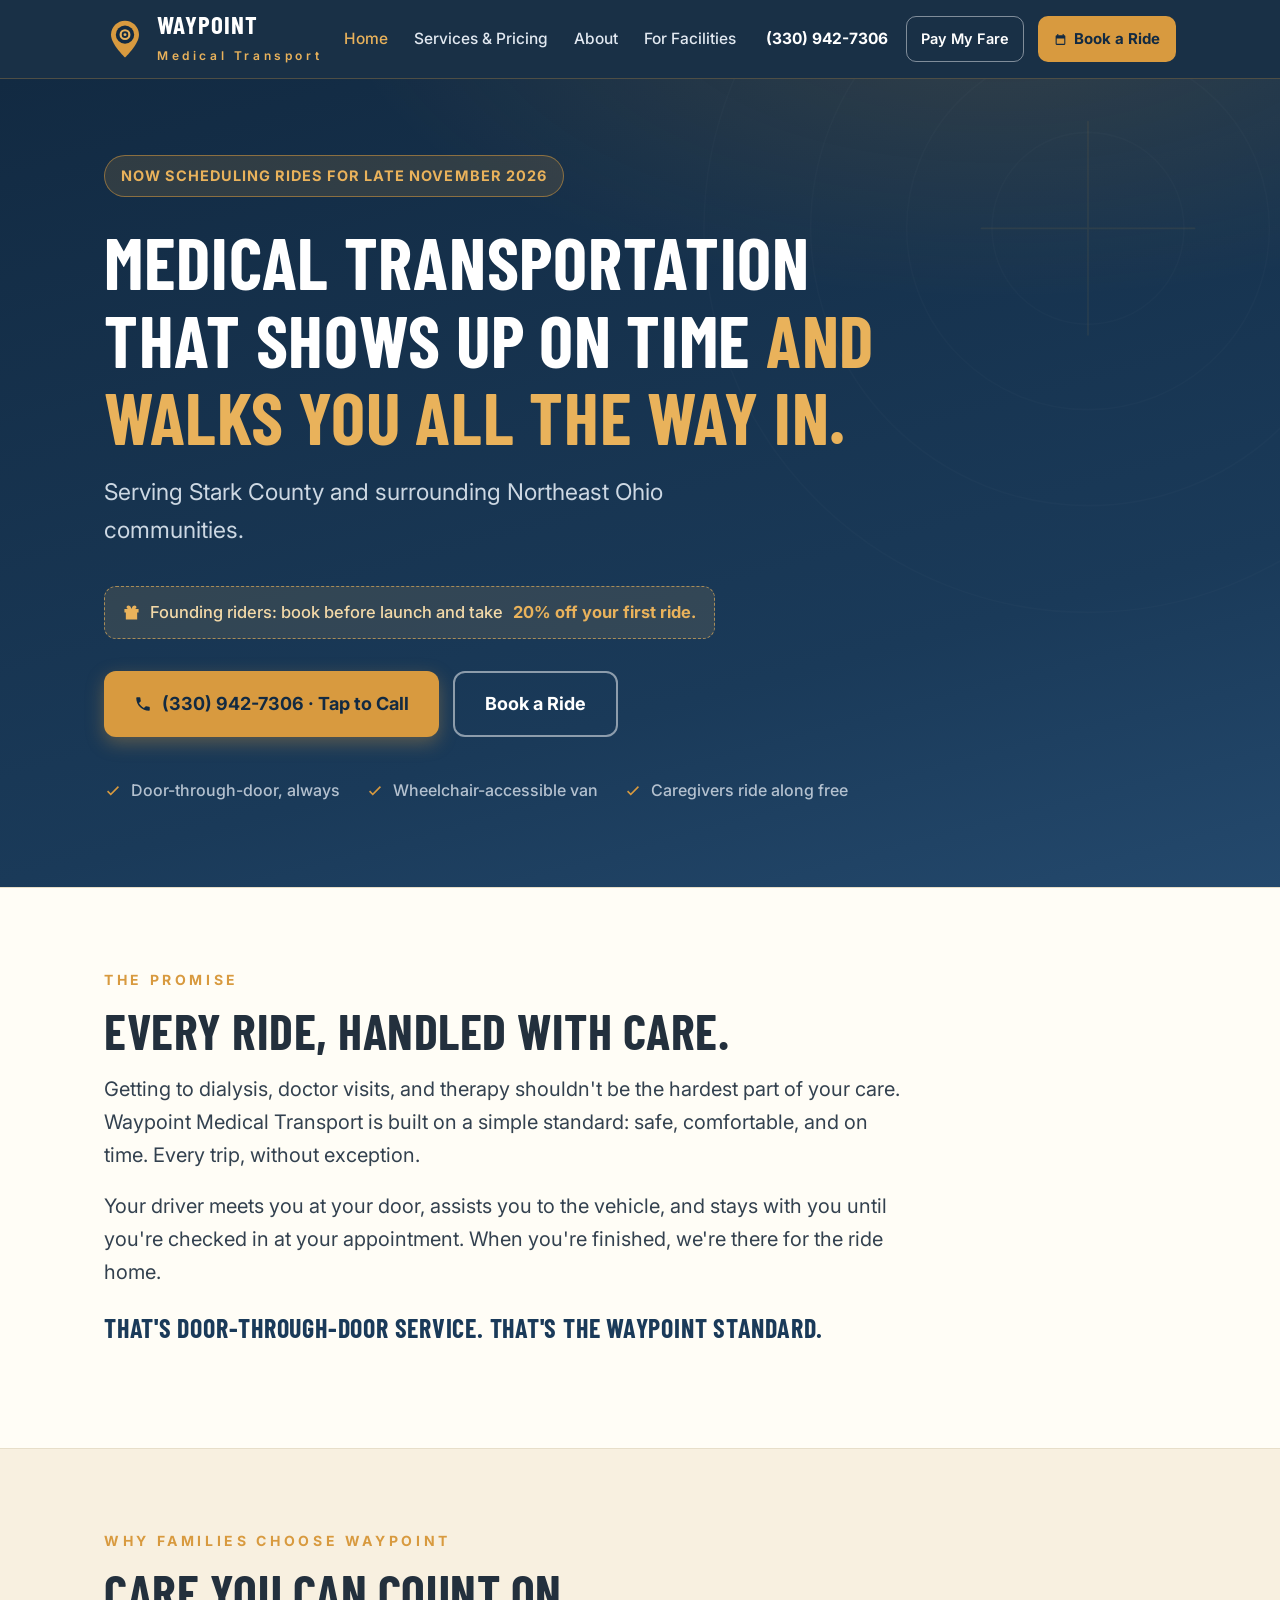
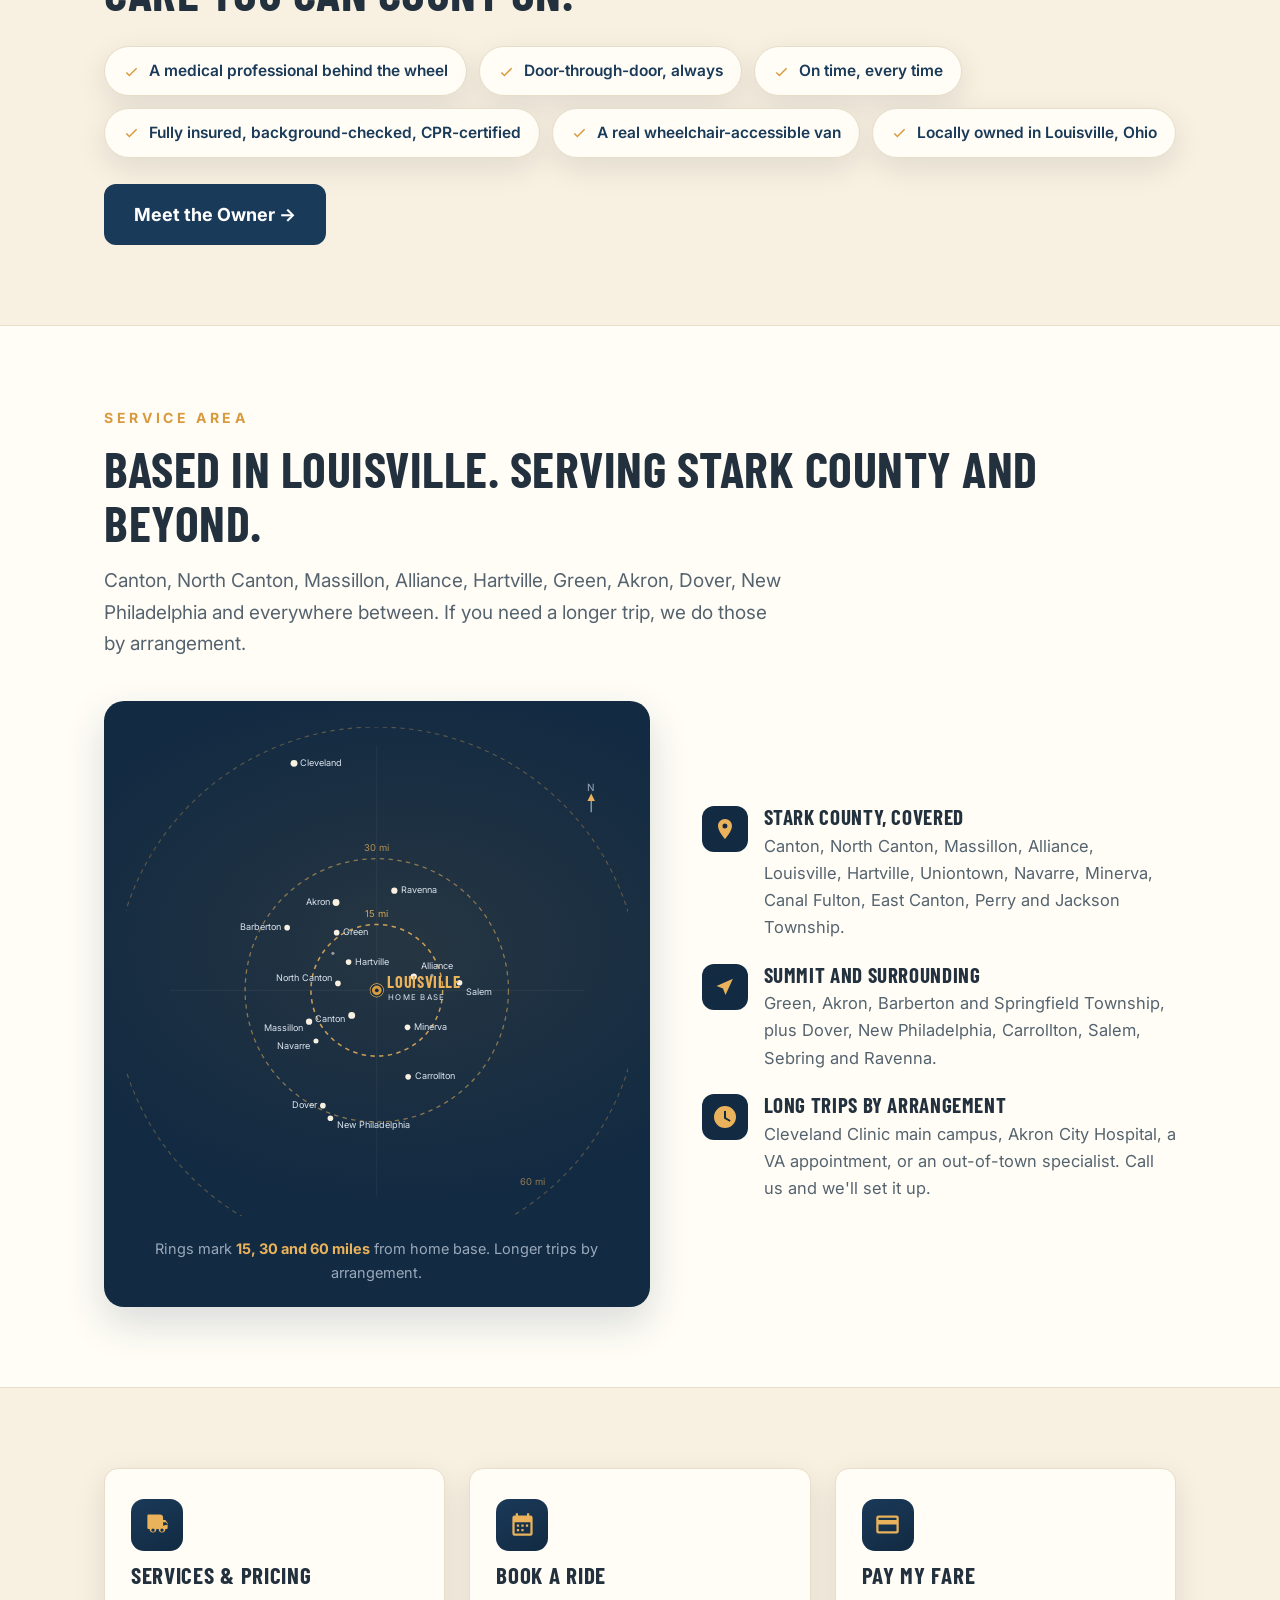
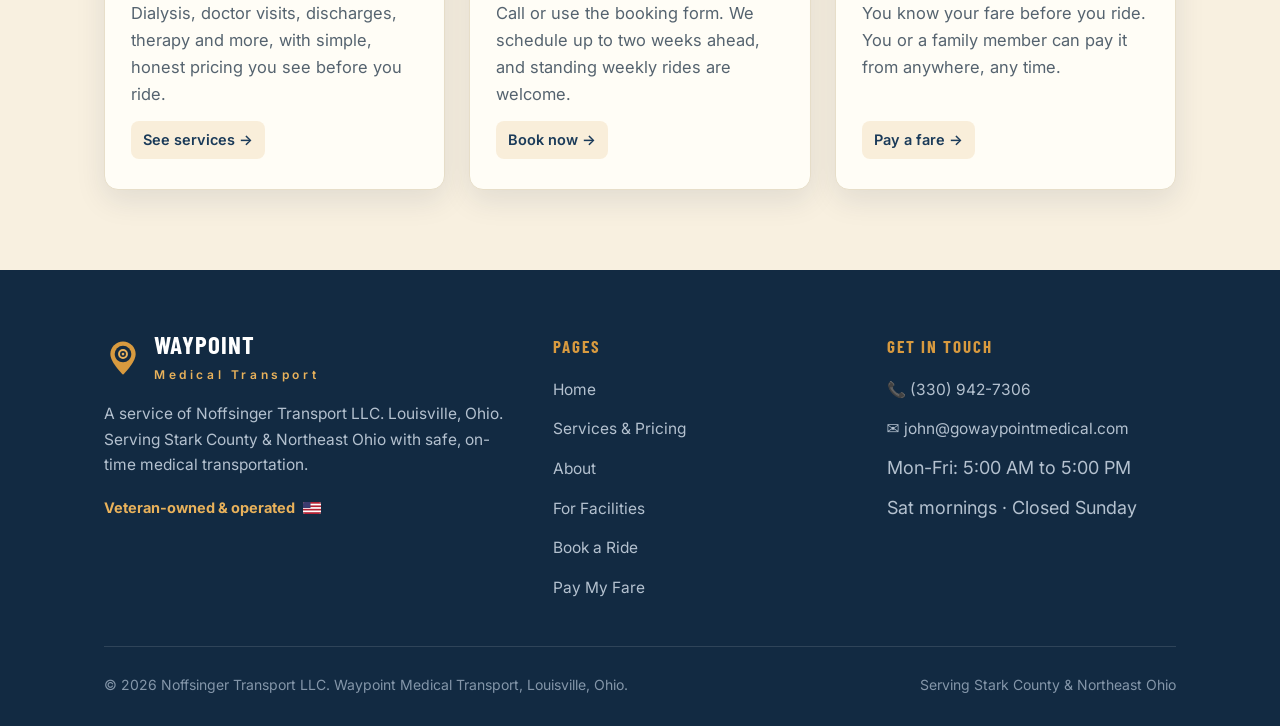
==== index.html @ d611d0c7 "Waypoint v3: John's fix list. New email, hero, founder story, pricing rows, founding-rider offer, Re" ====
<!DOCTYPE html>
<html lang="en">
<head>
<meta charset="UTF-8">
<meta name="viewport" content="width=device-width, initial-scale=1.0">
<title>Medical Transportation Canton OH | NEMT Stark County | Waypoint Medical Transport</title>
<meta name="description" content="Safe, on-time non-emergency medical transportation in Canton, North Canton, Massillon, Alliance and all of Stark County, Ohio. Door-through-door rides to dialysis, doctor visits and therapy. Call (330) 942-7306.">
<link rel="icon" type="image/svg+xml" href="favicon.svg">
<link rel="preconnect" href="https://fonts.googleapis.com">
<link rel="preconnect" href="https://fonts.gstatic.com" crossorigin>
<link href="https://fonts.googleapis.com/css2?family=Barlow+Condensed:wght@600;700&family=Inter:wght@400;500;600;700&display=swap" rel="stylesheet">
<meta property="og:type" content="website">
<meta property="og:site_name" content="Waypoint Medical Transport">
<meta property="og:title" content="Waypoint Medical Transport | Medical Rides in Canton & Stark County, Ohio">
<meta property="og:description" content="Safe, on-time medical transportation, door through door. Rides to dialysis, doctor visits and therapy across Stark County and Northeast Ohio. Call (330) 942-7306.">
<meta property="og:url" content="https://gowaypointmedical.com/">
<meta property="og:image" content="https://gowaypointmedical.com/og-card.png">
<meta property="og:image:width" content="1200">
<meta property="og:image:height" content="630">
<meta name="twitter:card" content="summary_large_image">
<script type="application/ld+json">
{
  "@context": "https://schema.org",
  "@type": "LocalBusiness",
  "name": "Waypoint Medical Transport",
  "legalName": "Noffsinger Transport LLC",
  "url": "https://gowaypointmedical.com/",
  "telephone": "+13309427306",
  "email": "john@gowaypointmedical.com",
  "image": "https://gowaypointmedical.com/og-card.png",
  "description": "Non-emergency medical transportation serving Stark County and Northeast Ohio. Door-through-door rides to dialysis, doctor visits, therapy and more.",
  "address": {
    "@type": "PostalAddress",
    "addressLocality": "Louisville",
    "addressRegion": "OH",
    "addressCountry": "US"
  },
  "areaServed": ["Louisville OH", "Canton OH", "North Canton OH", "Massillon OH", "Alliance OH", "Hartville OH", "Stark County OH", "Green OH", "Akron OH"],
  "openingHours": ["Mo-Fr 05:00-17:00", "Sa 05:00-12:00"],
  "priceRange": "$$"
}
</script>
<!-- GA4: paste the gtag.js snippet here when John sends the G- measurement ID -->
<link rel="stylesheet" href="css/styles.css">
</head>
<body>

<header class="site-header">
  <div class="wrap nav">
    <a class="brand" href="index.html">
      <svg viewBox="0 0 48 48" fill="none" aria-hidden="true">
        <path d="M24 3C15.2 3 8 10.2 8 19c0 11 16 26 16 26s16-15 16-26c0-8.8-7.2-16-16-16z" fill="#d89a3f"/>
        <circle cx="24" cy="19" r="10.5" fill="#122a42"/>
        <circle cx="24" cy="19" r="5" stroke="#e9b25b" stroke-width="2.5"/>
        <circle cx="24" cy="19" r="1.7" fill="#e9b25b"/>
      </svg>
      <span>
        <span class="brand-name">Waypoint</span>
        <span class="brand-sub">Medical Transport</span>
      </span>
    </a>
    <button class="nav-toggle" aria-label="Open menu" aria-expanded="false">&#9776;</button>
    <ul class="nav-links">
      <li><a href="index.html" class="active">Home</a></li>
      <li><a href="services.html">Services &amp; Pricing</a></li>
      <li><a href="about.html">About</a></li>
      <li><a href="facilities.html">For Facilities</a></li>
      <li class="nav-links-pay"><a href="pay.html">Pay My Fare</a></li>
    </ul>
    <a class="nav-phone" href="tel:+13309427306">(330) 942-7306</a>
    <a class="btn-payfare" href="pay.html">Pay My Fare</a>
    <a class="btn-book" href="book.html">
      <svg width="15" height="15" viewBox="0 0 24 24" fill="currentColor" aria-hidden="true"><path d="M19 4h-1V2h-2v2H8V2H6v2H5a2 2 0 0 0-2 2v14a2 2 0 0 0 2 2h14a2 2 0 0 0 2-2V6a2 2 0 0 0-2-2zm0 16H5V10h14z"/></svg>
      Book a Ride
    </a>
  </div>
</header>

<main>

  <!-- ================= HERO ================= -->
  <section class="hero">
    <svg class="hero-pattern" viewBox="0 0 1200 600" preserveAspectRatio="xMidYMid slice" aria-hidden="true">
      <g stroke="rgba(255,255,255,0.05)" fill="none" stroke-width="1.5">
        <circle cx="1020" cy="140" r="90"/><circle cx="1020" cy="140" r="170"/><circle cx="1020" cy="140" r="260"/><circle cx="1020" cy="140" r="360"/>
      </g>
      <g stroke="rgba(216,154,63,0.25)" stroke-width="1.5">
        <path d="M1020 40v200M920 140h200" stroke-linecap="round"/>
      </g>
    </svg>
    <div class="wrap">
      <div class="hero-inner">
        <span class="pill-notice">Now scheduling rides for late November 2026</span>
        <h1>Medical transportation that shows up on time <span class="gold">and walks you all the way in.</span></h1>
        <p class="hero-tagline">Serving Stark County and surrounding Northeast Ohio communities.</p>
        <p class="offer-line">
          <svg width="17" height="17" viewBox="0 0 24 24" fill="currentColor" aria-hidden="true"><path d="M20 12v10H4V12M2 7h20v5H2zM12 22V7M12 7H7.5a2.5 2.5 0 1 1 0-5C11 2 12 7 12 7zm0 0h4.5a2.5 2.5 0 1 0 0-5C13 2 12 7 12 7z"/></svg>
          Founding riders: book before launch and take <strong>20% off your first ride.</strong>
        </p>
        <div class="hero-ctas">
          <a class="btn btn-gold" href="tel:+13309427306">
            <svg width="18" height="18" viewBox="0 0 24 24" fill="currentColor" aria-hidden="true"><path d="M6.6 10.8c1.4 2.8 3.8 5.1 6.6 6.6l2.2-2.2c.3-.3.7-.4 1-.2 1.1.4 2.3.6 3.6.6.6 0 1 .4 1 1V20c0 .6-.4 1-1 1C10.6 21 3 13.4 3 4c0-.6.4-1 1-1h3.5c.6 0 1 .4 1 1 0 1.2.2 2.4.6 3.6.1.3 0 .7-.2 1l-2.3 2.2z"/></svg>
            (330) 942-7306 &middot; Tap to Call
          </a>
          <a class="btn btn-ghost" href="book.html">Book a Ride</a>
        </div>
        <ul class="hero-points">
          <li><svg viewBox="0 0 24 24" fill="currentColor" aria-hidden="true"><path d="M9 16.2l-3.5-3.5L4 14.2 9 19.2 20 8.2l-1.5-1.5z"/></svg>Door-through-door, always</li>
          <li><svg viewBox="0 0 24 24" fill="currentColor" aria-hidden="true"><path d="M9 16.2l-3.5-3.5L4 14.2 9 19.2 20 8.2l-1.5-1.5z"/></svg>Wheelchair-accessible van</li>
          <li><svg viewBox="0 0 24 24" fill="currentColor" aria-hidden="true"><path d="M9 16.2l-3.5-3.5L4 14.2 9 19.2 20 8.2l-1.5-1.5z"/></svg>Caregivers ride along free</li>
        </ul>
      </div>
    </div>
  </section>

  <!-- ================= THE PROMISE ================= -->
  <section class="section section-paper">
    <div class="wrap">
      <span class="kicker">The Promise</span>
      <h2>Every ride, handled with care.</h2>
      <div class="promise">
        <p>Getting to dialysis, doctor visits, and therapy shouldn't be the hardest part of your care. Waypoint Medical Transport is built on a simple standard: safe, comfortable, and on time. Every trip, without exception.</p>
        <p>Your driver meets you at your door, assists you to the vehicle, and stays with you until you're checked in at your appointment. When you're finished, we're there for the ride home.</p>
        <p class="sig">That's door-through-door service. That's the Waypoint standard.</p>
      </div>
    </div>
  </section>

  <!-- ================= TRUST BADGES ================= -->
  <section class="section">
    <div class="wrap">
      <span class="kicker">Why Families Choose Waypoint</span>
      <h2>Care you can count on.</h2>
      <ul class="badge-row" style="margin-top: 28px;">
        <li><svg viewBox="0 0 24 24" fill="currentColor" aria-hidden="true"><path d="M9 16.2l-3.5-3.5L4 14.2 9 19.2 20 8.2l-1.5-1.5z"/></svg>A medical professional behind the wheel</li>
        <li><svg viewBox="0 0 24 24" fill="currentColor" aria-hidden="true"><path d="M9 16.2l-3.5-3.5L4 14.2 9 19.2 20 8.2l-1.5-1.5z"/></svg>Door-through-door, always</li>
        <li><svg viewBox="0 0 24 24" fill="currentColor" aria-hidden="true"><path d="M9 16.2l-3.5-3.5L4 14.2 9 19.2 20 8.2l-1.5-1.5z"/></svg>On time, every time</li>
        <li><svg viewBox="0 0 24 24" fill="currentColor" aria-hidden="true"><path d="M9 16.2l-3.5-3.5L4 14.2 9 19.2 20 8.2l-1.5-1.5z"/></svg>Fully insured, background-checked, CPR-certified</li>
        <li><svg viewBox="0 0 24 24" fill="currentColor" aria-hidden="true"><path d="M9 16.2l-3.5-3.5L4 14.2 9 19.2 20 8.2l-1.5-1.5z"/></svg>A real wheelchair-accessible van</li>
        <li><svg viewBox="0 0 24 24" fill="currentColor" aria-hidden="true"><path d="M9 16.2l-3.5-3.5L4 14.2 9 19.2 20 8.2l-1.5-1.5z"/></svg>Locally owned in Louisville, Ohio</li>
      </ul>
      <p style="margin-top: 26px;"><a class="btn btn-navy" href="about.html">Meet the Owner &rarr;</a></p>
    </div>
  </section>

  <!-- ================= SERVICE AREA MAP ================= -->
  <section class="section section-paper">
    <div class="wrap">
      <span class="kicker">Service Area</span>
      <h2>Based in Louisville. Serving Stark County and beyond.</h2>
      <p class="section-intro">Canton, North Canton, Massillon, Alliance, Hartville, Green, Akron, Dover, New Philadelphia and everywhere between. If you need a longer trip, we do those by arrangement.</p>
      <div class="map-grid">
        <figure class="map-figure">
          <svg viewBox="0 0 800 780" role="img" aria-label="Map showing Waypoint's home base in Louisville, Ohio with service rings at 15, 30 and 60 miles covering Stark County and Northeast Ohio">
            <!-- crosshair -->
            <g stroke="rgba(255,255,255,0.06)" stroke-width="1.5">
              <path d="M400 30v720M70 420h660"/>
            </g>
            <!-- rings -->
            <g fill="none" stroke="#e9b25b" stroke-dasharray="7 7">
              <circle cx="400" cy="420" r="105" stroke-width="2.4" opacity="0.85"/>
              <circle cx="400" cy="420" r="210" stroke-width="2" opacity="0.55"/>
              <circle cx="400" cy="420" r="420" stroke-width="1.8" opacity="0.32"/>
            </g>
            <!-- ring labels -->
            <g font-family="Inter, sans-serif" font-size="15" fill="#e9b25b" text-anchor="middle">
              <text x="400" y="303" opacity="0.9">15 mi</text>
              <text x="400" y="198" opacity="0.75">30 mi</text>
              <text x="648" y="730" opacity="0.6">60 mi</text>
            </g>
            <!-- compass -->
            <g font-family="Inter, sans-serif" font-size="16" fill="#9aa9ba">
              <text x="742" y="102" text-anchor="middle">N</text>
              <path d="M742 110v26" stroke="#9aa9ba" stroke-width="2"/>
              <path d="M742 106l-6 12h12z" fill="#e9b25b"/>
            </g>

            <!-- cities -->
            <g font-family="Inter, sans-serif" font-size="14.5" fill="#dbe4ee">
              <circle cx="268" cy="58" r="5.5" fill="#f8f0e0"/><text x="278" y="62">Cleveland</text>
              <circle cx="428" cy="261" r="5" fill="#f8f0e0"/><text x="438" y="265">Ravenna</text>
              <circle cx="335" cy="280" r="5.5" fill="#f8f0e0"/><text x="325" y="284" text-anchor="end">Akron</text>
              <circle cx="257" cy="320" r="4.5" fill="#f8f0e0"/><text x="247" y="324" text-anchor="end">Barberton</text>
              <circle cx="336" cy="328" r="4.5" fill="#f8f0e0"/><text x="346" y="332">Green</text>
              <circle cx="330" cy="361" r="2.5" fill="#f8f0e0" opacity="0.55"/>
              <circle cx="355" cy="375" r="4.5" fill="#f8f0e0"/><text x="366" y="379">Hartville</text>
              <circle cx="338" cy="409" r="4.5" fill="#f8f0e0"/><text x="328" y="405" text-anchor="end">North Canton</text>
              <circle cx="459" cy="398" r="5" fill="#f8f0e0"/><text x="470" y="386">Alliance</text>
              <circle cx="488" cy="396" r="2.5" fill="#f8f0e0" opacity="0.55"/>
              <circle cx="532" cy="408" r="4.5" fill="#f8f0e0"/><text x="543" y="427">Salem</text>
              <circle cx="360" cy="460" r="5.5" fill="#f8f0e0"/><text x="350" y="470" text-anchor="end">Canton</text>
              <circle cx="292" cy="470" r="5" fill="#f8f0e0"/><text x="283" y="485" text-anchor="end">Massillon</text>
              <circle cx="303" cy="501" r="4" fill="#f8f0e0"/><text x="294" y="514" text-anchor="end">Navarre</text>
              <circle cx="449" cy="479" r="4.5" fill="#f8f0e0"/><text x="460" y="483">Minerva</text>
              <circle cx="450" cy="558" r="4.5" fill="#f8f0e0"/><text x="461" y="562">Carrollton</text>
              <circle cx="314" cy="604" r="4.5" fill="#f8f0e0"/><text x="304" y="608" text-anchor="end">Dover</text>
              <circle cx="326" cy="624" r="4.5" fill="#f8f0e0"/><text x="336" y="640">New Philadelphia</text>
            </g>

            <!-- Louisville home base -->
            <g>
              <circle class="home-pulse" cx="400" cy="420" r="10" fill="none" stroke="#e9b25b" stroke-width="2.5"/>
              <circle cx="400" cy="420" r="9" fill="#d89a3f" stroke="#122a42" stroke-width="2.5"/>
              <circle cx="400" cy="420" r="3" fill="#122a42"/>
              <text x="417" y="416" font-family="'Barlow Condensed', sans-serif" font-size="26" font-weight="700" fill="#e9b25b" letter-spacing="1">LOUISVILLE</text>
              <text x="418" y="436" font-family="Inter, sans-serif" font-size="12.5" fill="#dbe4ee" letter-spacing="2">HOME BASE</text>
            </g>
          </svg>
          <figcaption class="map-caption">Rings mark <strong>15, 30 and 60 miles</strong> from home base. Longer trips by arrangement.</figcaption>
        </figure>

        <ul class="reach-list">
          <li>
            <span class="reach-ico"><svg viewBox="0 0 24 24" fill="currentColor" aria-hidden="true"><path d="M12 2C8.1 2 5 5.1 5 9c0 5.2 7 13 7 13s7-7.8 7-13c0-3.9-3.1-7-7-7zm0 9.5A2.5 2.5 0 1 1 12 6.5a2.5 2.5 0 0 1 0 5z"/></svg></span>
            <div>
              <h3>Stark County, covered</h3>
              <p>Canton, North Canton, Massillon, Alliance, Louisville, Hartville, Uniontown, Navarre, Minerva, Canal Fulton, East Canton, Perry and Jackson Township.</p>
            </div>
          </li>
          <li>
            <span class="reach-ico"><svg viewBox="0 0 24 24" fill="currentColor" aria-hidden="true"><path d="M20.5 3.5l-17 7.5 6.5 2.5L12.5 20l7.5-16.5z"/></svg></span>
            <div>
              <h3>Summit and surrounding</h3>
              <p>Green, Akron, Barberton and Springfield Township, plus Dover, New Philadelphia, Carrollton, Salem, Sebring and Ravenna.</p>
            </div>
          </li>
          <li>
            <span class="reach-ico"><svg viewBox="0 0 24 24" fill="currentColor" aria-hidden="true"><path d="M12 1a11 11 0 1 0 11 11A11 11 0 0 0 12 1zm1 11.6l4.6 2.7-.9 1.5L11 13.5V6h2z"/></svg></span>
            <div>
              <h3>Long trips by arrangement</h3>
              <p>Cleveland Clinic main campus, Akron City Hospital, a VA appointment, or an out-of-town specialist. Call us and we'll set it up.</p>
            </div>
          </li>
        </ul>
      </div>
    </div>
  </section>

  <!-- ================= EXPLORE TILES ================= -->
  <section class="section">
    <div class="wrap">
      <div class="cards">
        <a class="card card-link" href="services.html">
          <span class="card-ico"><svg viewBox="0 0 24 24" fill="currentColor" aria-hidden="true"><path d="M20 8h-3V6a3 3 0 0 0-3-3H4a1 1 0 0 0-1 1v11a1 1 0 0 0 1 1h1a3 3 0 0 0 6 0h2a3 3 0 0 0 6 0h1a1 1 0 0 0 1-1v-4a1 1 0 0 0-.2-.6l-2-2.7A1 1 0 0 0 20 8zM8 18.5A1.5 1.5 0 1 1 9.5 17 1.5 1.5 0 0 1 8 18.5zm8 0a1.5 1.5 0 1 1 1.5-1.5 1.5 1.5 0 0 1-1.5 1.5zm1-5.5V10h2.5l1.5 2z"/></svg></span>
          <h3>Services &amp; Pricing</h3>
          <p>Dialysis, doctor visits, discharges, therapy and more, with simple, honest pricing you see before you ride.</p>
          <span class="card-note">See services &rarr;</span>
        </a>
        <a class="card card-link" href="book.html">
          <span class="card-ico"><svg viewBox="0 0 24 24" fill="currentColor" aria-hidden="true"><path d="M19 4h-1V2h-2v2H8V2H6v2H5a2 2 0 0 0-2 2v14a2 2 0 0 0 2 2h14a2 2 0 0 0 2-2V6a2 2 0 0 0-2-2zm0 16H5V10h14zM9 14H7v-2h2zm4 0h-2v-2h2zm4 0h-2v-2h2zm-8 4H7v-2h2zm4 0h-2v-2h2z"/></svg></span>
          <h3>Book a Ride</h3>
          <p>Call or use the booking form. We schedule up to two weeks ahead, and standing weekly rides are welcome.</p>
          <span class="card-note">Book now &rarr;</span>
        </a>
        <a class="card card-link" href="pay.html">
          <span class="card-ico"><svg viewBox="0 0 24 24" fill="currentColor" aria-hidden="true"><path d="M20 4H4a2 2 0 0 0-2 2v12a2 2 0 0 0 2 2h16a2 2 0 0 0 2-2V6a2 2 0 0 0-2-2zm0 4H4V6h16zM4 18v-6h16v6z"/></svg></span>
          <h3>Pay My Fare</h3>
          <p>You know your fare before you ride. You or a family member can pay it from anywhere, any time.</p>
          <span class="card-note">Pay a fare &rarr;</span>
        </a>
      </div>
    </div>
  </section>

</main>

<footer class="site-footer">
  <div class="wrap">
    <div class="footer-grid">
      <div>
        <div class="footer-brand">
          <svg viewBox="0 0 48 48" fill="none" aria-hidden="true">
            <path d="M24 3C15.2 3 8 10.2 8 19c0 11 16 26 16 26s16-15 16-26c0-8.8-7.2-16-16-16z" fill="#d89a3f"/>
            <circle cx="24" cy="19" r="10.5" fill="#122a42"/>
            <circle cx="24" cy="19" r="5" stroke="#e9b25b" stroke-width="2.5"/>
            <circle cx="24" cy="19" r="1.7" fill="#e9b25b"/>
          </svg>
          <span>
            <span class="brand-name">Waypoint</span>
            <span class="brand-sub">Medical Transport</span>
          </span>
        </div>
        <p>A service of Noffsinger Transport LLC. Louisville, Ohio. Serving Stark County &amp; Northeast Ohio with safe, on-time medical transportation.</p>
        <span class="footer-vet">Veteran-owned &amp; operated <svg width="18" height="12" viewBox="0 0 18 12" style="border-radius:2px" aria-hidden="true"><rect width="18" height="12" fill="#fff"/><g fill="#b22234"><rect y="0" width="18" height="1.7"/><rect y="3.4" width="18" height="1.7"/><rect y="6.8" width="18" height="1.7"/><rect y="10.2" width="18" height="1.8"/></g><rect width="7.5" height="6" fill="#3c3b6e"/></svg></span>
      </div>
      <div>
        <h4>Pages</h4>
        <ul>
          <li><a href="index.html">Home</a></li>
          <li><a href="services.html">Services &amp; Pricing</a></li>
          <li><a href="about.html">About</a></li>
          <li><a href="facilities.html">For Facilities</a></li>
          <li><a href="book.html">Book a Ride</a></li>
          <li><a href="pay.html">Pay My Fare</a></li>
        </ul>
      </div>
      <div>
        <h4>Get in Touch</h4>
        <ul>
          <li><a href="tel:+13309427306">&#128222; (330) 942-7306</a></li>
          <li><a href="mailto:john@gowaypointmedical.com">&#9993;&#65039; john@gowaypointmedical.com</a></li>
          <li>Mon-Fri: 5:00 AM to 5:00 PM</li>
          <li>Sat mornings &middot; Closed Sunday</li>
        </ul>
      </div>
    </div>
    <div class="footer-legal">
      <span>&copy; <span id="year">2026</span> Noffsinger Transport LLC. Waypoint Medical Transport, Louisville, Ohio.</span>
      <span>Serving Stark County &amp; Northeast Ohio</span>
    </div>
  </div>
</footer>

<div class="mobile-cta">
  <a class="m-call" href="tel:+13309427306">
    <svg width="17" height="17" viewBox="0 0 24 24" fill="currentColor" aria-hidden="true"><path d="M6.6 10.8c1.4 2.8 3.8 5.1 6.6 6.6l2.2-2.2c.3-.3.7-.4 1-.2 1.1.4 2.3.6 3.6.6.6 0 1 .4 1 1V20c0 .6-.4 1-1 1C10.6 21 3 13.4 3 4c0-.6.4-1 1-1h3.5c.6 0 1 .4 1 1 0 1.2.2 2.4.6 3.6.1.3 0 .7-.2 1l-2.3 2.2z"/></svg>
    Call Now
  </a>
  <a class="m-book" href="book.html">Book a Ride</a>
</div>

<script src="js/main.js"></script>
</body>
</html>
---- css/styles.css ----
/* ============================================================
   Waypoint Medical Transport — Noffsinger Transport LLC
   Louisville, Ohio. NEMT for Stark County + Northeast Ohio.
   Warm navy + honey. Mobile-first, big type for older eyes.
   ============================================================ */

:root {
  --navy: #122a42;
  --navy-2: #1a3a59;
  --navy-3: #24496d;
  --honey: #d89a3f;
  --honey-bright: #e9b25b;
  --cream: #f8f0e0;
  --paper: #fffdf6;
  --ink: #23303d;
  --ink-2: #55636f;
  --line: #e7dec9;
  --radius: 14px;
  --shadow: 0 10px 30px rgba(18, 42, 66, 0.10);
  --shadow-lift: 0 16px 40px rgba(18, 42, 66, 0.16);
}

* { margin: 0; padding: 0; box-sizing: border-box; }

html { scroll-behavior: smooth; }

body {
  font-family: "Inter", system-ui, -apple-system, "Segoe UI", sans-serif;
  font-size: 18px;
  line-height: 1.65;
  color: var(--ink);
  background: var(--cream);
  -webkit-font-smoothing: antialiased;
}

img, svg { max-width: 100%; }

h1, h2, h3, .display {
  font-family: "Barlow Condensed", "Arial Narrow", sans-serif;
  font-weight: 700;
  line-height: 1.08;
  letter-spacing: 0.01em;
  text-transform: uppercase;
}

a { color: inherit; }

.wrap { max-width: 1120px; margin: 0 auto; padding: 0 24px; }

/* ---------- Header / nav ---------- */

.site-header {
  position: sticky;
  top: 0;
  z-index: 50;
  background: rgba(18, 42, 66, 0.97);
  border-bottom: 1px solid rgba(216, 154, 63, 0.28);
}

.nav {
  display: flex;
  align-items: center;
  gap: 14px;
  height: 78px;
}

.brand {
  display: flex;
  align-items: center;
  gap: 11px;
  text-decoration: none;
  color: #fff;
  margin-right: auto;
}

.brand svg { width: 42px; height: 42px; flex: none; }

.brand-name {
  font-family: "Barlow Condensed", sans-serif;
  font-weight: 700;
  font-size: 25px;
  letter-spacing: 0.04em;
  text-transform: uppercase;
  line-height: 1;
}

.brand-sub {
  display: block;
  font-size: 12px;
  letter-spacing: 0.3em;
  color: var(--honey-bright);
  font-weight: 600;
  margin-top: 3px;
  white-space: nowrap;
}

.nav-links {
  display: flex;
  align-items: center;
  gap: 2px;
  list-style: none;
}

.nav-links a {
  display: block;
  padding: 10px 12px;
  color: #e2e9f1;
  text-decoration: none;
  font-size: 15.5px;
  font-weight: 500;
  border-radius: 8px;
  white-space: nowrap;
  transition: color 0.15s, background 0.15s;
}

.nav-links a:hover { color: #fff; background: rgba(255, 255, 255, 0.07); }

.nav-links a.active { color: var(--honey-bright); }

.nav-links .nav-links-pay { display: none; }

.nav-phone {
  color: #fff;
  text-decoration: none;
  font-weight: 700;
  font-size: 15.5px;
  white-space: nowrap;
  padding: 10px 4px;
}

.nav-phone:hover { color: var(--honey-bright); }

.btn-book {
  display: inline-flex;
  align-items: center;
  gap: 7px;
  background: var(--honey);
  color: var(--navy);
  text-decoration: none;
  font-weight: 700;
  font-size: 15px;
  padding: 11px 16px;
  border-radius: 10px;
  white-space: nowrap;
  transition: background 0.15s, transform 0.15s;
}

.btn-book:hover { background: var(--honey-bright); transform: translateY(-1px); }

.btn-payfare {
  display: inline-flex;
  align-items: center;
  gap: 7px;
  background: transparent;
  color: #fff;
  border: 1.5px solid rgba(255, 255, 255, 0.45);
  text-decoration: none;
  font-weight: 600;
  font-size: 14.5px;
  padding: 10px 14px;
  border-radius: 10px;
  white-space: nowrap;
  transition: border-color 0.15s, background 0.15s;
}

.btn-payfare:hover { border-color: #fff; background: rgba(255, 255, 255, 0.07); }

.nav-toggle {
  display: none;
  background: none;
  border: 2px solid rgba(255, 255, 255, 0.4);
  border-radius: 8px;
  color: #fff;
  font-size: 21px;
  line-height: 1;
  padding: 7px 11px;
  cursor: pointer;
}

/* ---------- Buttons ---------- */

.btn {
  display: inline-flex;
  align-items: center;
  justify-content: center;
  gap: 10px;
  padding: 16px 30px;
  border-radius: 12px;
  font-weight: 700;
  font-size: 18px;
  text-decoration: none;
  border: none;
  cursor: pointer;
  font-family: inherit;
  transition: transform 0.15s, box-shadow 0.15s, background 0.15s;
}

.btn-gold {
  background: var(--honey);
  color: var(--navy);
  box-shadow: 0 6px 18px rgba(216, 154, 63, 0.35);
}

.btn-gold:hover { background: var(--honey-bright); transform: translateY(-2px); }

.btn-ghost {
  background: transparent;
  color: #fff;
  border: 2px solid rgba(255, 255, 255, 0.5);
}

.btn-ghost:hover { border-color: #fff; transform: translateY(-2px); }

.btn-navy { background: var(--navy-2); color: #fff; }

.btn-navy:hover { background: var(--navy-3); transform: translateY(-2px); }

/* ---------- Hero ---------- */

.hero {
  position: relative;
  background:
    radial-gradient(1100px 500px at 78% -10%, rgba(216, 154, 63, 0.16), transparent 60%),
    linear-gradient(165deg, var(--navy) 0%, var(--navy-2) 70%, var(--navy-3) 100%);
  color: #fff;
  overflow: hidden;
}

.hero-pattern { position: absolute; inset: 0; opacity: 0.35; pointer-events: none; }

.hero-inner { position: relative; padding: 76px 0 84px; max-width: 800px; }

.pill-notice {
  display: inline-flex;
  align-items: center;
  gap: 9px;
  background: rgba(216, 154, 63, 0.15);
  border: 1px solid rgba(216, 154, 63, 0.55);
  color: var(--honey-bright);
  font-size: 14.5px;
  font-weight: 700;
  letter-spacing: 0.07em;
  text-transform: uppercase;
  padding: 8px 16px;
  border-radius: 999px;
  margin-bottom: 26px;
}

.hero h1 {
  font-size: clamp(42px, 6.4vw, 72px);
  margin-bottom: 18px;
}

.hero h1 .gold { color: var(--honey-bright); }

.hero-tagline {
  font-size: clamp(19px, 2.4vw, 23px);
  color: #cdd8e3;
  max-width: 640px;
  margin-bottom: 36px;
}

.offer-line {
  display: inline-flex;
  align-items: center;
  gap: 10px;
  background: rgba(233, 178, 91, 0.13);
  border: 1.5px dashed rgba(233, 178, 91, 0.65);
  color: #f3d9a8;
  font-size: 16.5px;
  font-weight: 500;
  padding: 12px 18px;
  border-radius: 12px;
  margin-bottom: 32px;
}

.offer-line svg { color: var(--honey-bright); flex: none; }

.offer-line strong { color: var(--honey-bright); }

.hero-ctas { display: flex; flex-wrap: wrap; gap: 14px; margin-bottom: 40px; }

.hero-points {
  display: flex;
  flex-wrap: wrap;
  gap: 12px 26px;
  padding: 0;
  list-style: none;
  color: #b4c1cf;
  font-size: 16px;
  font-weight: 500;
}

.hero-points li { display: flex; align-items: center; gap: 9px; }

.hero-points svg { width: 18px; height: 18px; color: var(--honey); flex: none; }

/* ---------- Sections ---------- */

.section { padding: 80px 0; }

.section-dark { background: var(--navy); color: #fff; }

.section-paper { background: var(--paper); border-top: 1px solid var(--line); border-bottom: 1px solid var(--line); }

.kicker {
  display: block;
  font-size: 14px;
  font-weight: 700;
  letter-spacing: 0.26em;
  text-transform: uppercase;
  color: var(--honey);
  margin-bottom: 12px;
}

.section h2 { font-size: clamp(33px, 4.4vw, 50px); margin-bottom: 16px; }

.section-intro {
  font-size: 19px;
  color: var(--ink-2);
  max-width: 680px;
  margin-bottom: 42px;
}

.section-dark .section-intro { color: #bcc9d6; }

/* ---------- Promise block ---------- */

.promise {
  max-width: 800px;
  font-size: 20px;
  color: #33414f;
}

.promise p { margin-bottom: 18px; }

.promise strong { color: var(--navy-2); }

.promise .sig {
  font-family: "Barlow Condensed", sans-serif;
  font-size: 26px;
  font-weight: 700;
  text-transform: uppercase;
  color: var(--navy-2);
  letter-spacing: 0.03em;
}

/* ---------- Trust badge row ---------- */

.badge-row {
  display: flex;
  flex-wrap: wrap;
  gap: 12px;
  list-style: none;
}

.badge-row li {
  display: inline-flex;
  align-items: center;
  gap: 9px;
  background: var(--paper);
  border: 1.5px solid var(--line);
  border-radius: 999px;
  padding: 11px 18px;
  font-size: 15.5px;
  font-weight: 600;
  color: var(--navy-2);
  box-shadow: var(--shadow);
}

.badge-row svg { width: 17px; height: 17px; color: var(--honey); flex: none; }

/* ---------- Map section ---------- */

.map-grid {
  display: grid;
  grid-template-columns: 1.15fr 1fr;
  gap: 52px;
  align-items: center;
}

.map-figure {
  background:
    radial-gradient(600px 400px at 55% 40%, rgba(216, 154, 63, 0.10), transparent 65%),
    var(--navy);
  border-radius: 20px;
  padding: 26px 22px 16px;
  box-shadow: var(--shadow-lift);
}

.map-caption {
  text-align: center;
  color: #9aa9ba;
  font-size: 14.5px;
  padding: 12px 6px 6px;
}

.map-caption strong { color: var(--honey-bright); }

@keyframes homePulse {
  0%   { r: 10; opacity: 0.85; }
  70%  { r: 26; opacity: 0; }
  100% { r: 26; opacity: 0; }
}

.home-pulse { animation: homePulse 2.6s ease-out infinite; transform-box: fill-box; }

.reach-list { list-style: none; display: grid; gap: 22px; }

.reach-list li { display: flex; gap: 16px; }

.reach-ico {
  flex: none;
  width: 46px;
  height: 46px;
  border-radius: 12px;
  background: var(--navy);
  color: var(--honey-bright);
  display: flex;
  align-items: center;
  justify-content: center;
}

.reach-ico svg { width: 24px; height: 24px; }

.reach-list h3 { font-size: 21px; margin-bottom: 4px; letter-spacing: 0.03em; }

.reach-list p { color: var(--ink-2); font-size: 16.5px; }

/* ---------- Cards ---------- */

.cards { display: grid; grid-template-columns: repeat(3, 1fr); gap: 24px; }

.card {
  background: var(--paper);
  border: 1px solid var(--line);
  border-radius: var(--radius);
  padding: 30px 26px;
  box-shadow: var(--shadow);
  transition: transform 0.18s, box-shadow 0.18s;
  display: flex;
  flex-direction: column;
  gap: 12px;
}

.card:hover { transform: translateY(-5px); box-shadow: var(--shadow-lift); }

.card-link { text-decoration: none; color: inherit; cursor: pointer; }

.card-link:hover .card-note { background: var(--honey); color: var(--navy); }

.card-ico {
  width: 52px;
  height: 52px;
  border-radius: 13px;
  background: linear-gradient(150deg, var(--navy-2), var(--navy));
  color: var(--honey-bright);
  display: flex;
  align-items: center;
  justify-content: center;
}

.card-ico svg { width: 27px; height: 27px; }

.card h3 { font-size: 23px; letter-spacing: 0.03em; }

.card p { color: var(--ink-2); font-size: 16.5px; flex: 1; }

.card .card-note {
  font-size: 14.5px;
  font-weight: 600;
  color: var(--navy-2);
  background: rgba(216, 154, 63, 0.15);
  border-radius: 8px;
  padding: 7px 12px;
  align-self: flex-start;
  flex: none;
}

/* ---------- Ride checklist ---------- */

.ride-list {
  list-style: none;
  display: grid;
  grid-template-columns: 1fr 1fr;
  gap: 14px 28px;
  max-width: 900px;
}

.ride-list li {
  display: flex;
  gap: 13px;
  align-items: flex-start;
  background: var(--paper);
  border: 1px solid var(--line);
  border-radius: 12px;
  padding: 16px 18px;
  font-size: 17px;
  box-shadow: var(--shadow);
}

.ride-list svg { width: 21px; height: 21px; color: var(--honey); flex: none; margin-top: 3px; }

.ride-list strong { color: var(--navy-2); }

/* ---------- Pricing table ---------- */

.price-wrap { overflow-x: auto; }

.price-table {
  width: 100%;
  max-width: 780px;
  border-collapse: collapse;
  background: var(--paper);
  border: 1px solid var(--line);
  border-radius: var(--radius);
  overflow: hidden;
  box-shadow: var(--shadow);
  font-size: 17px;
}

.price-table th {
  font-family: "Barlow Condensed", sans-serif;
  text-transform: uppercase;
  letter-spacing: 0.08em;
  font-size: 17px;
  text-align: left;
  background: var(--navy);
  color: var(--honey-bright);
  padding: 14px 20px;
}

.price-table td { padding: 15px 20px; border-top: 1px solid var(--line); }

.price-table td:last-child {
  font-weight: 700;
  color: var(--navy-2);
  white-space: nowrap;
  text-align: right;
}

.price-note { margin-top: 20px; color: var(--ink-2); font-size: 16.5px; max-width: 720px; }

/* ---------- Steps / hours ---------- */

.steps { display: grid; grid-template-columns: repeat(3, 1fr); gap: 24px; }

.step {
  background: rgba(255, 255, 255, 0.05);
  border: 1px solid rgba(255, 255, 255, 0.12);
  border-radius: var(--radius);
  padding: 30px 26px;
}

.step-num {
  font-family: "Barlow Condensed", sans-serif;
  font-size: 52px;
  font-weight: 700;
  color: var(--honey);
  line-height: 1;
  margin-bottom: 12px;
}

.step h3 { font-size: 22px; margin-bottom: 8px; letter-spacing: 0.03em; }

.step p { color: #bcc9d6; font-size: 16px; }

.hours-strip {
  display: flex;
  flex-wrap: wrap;
  align-items: center;
  gap: 14px 30px;
  background: var(--paper);
  border: 1.5px solid var(--line);
  border-left: 5px solid var(--honey);
  border-radius: 12px;
  padding: 20px 26px;
  font-size: 17px;
  box-shadow: var(--shadow);
}

.hours-strip strong {
  font-family: "Barlow Condensed", sans-serif;
  text-transform: uppercase;
  letter-spacing: 0.06em;
  font-size: 20px;
  color: var(--navy-2);
}

/* ---------- Service area lists ---------- */

.area-cols { display: grid; grid-template-columns: repeat(3, 1fr); gap: 26px; }

.area-col {
  background: var(--paper);
  border: 1px solid var(--line);
  border-radius: var(--radius);
  padding: 24px 24px;
  box-shadow: var(--shadow);
}

.area-col h3 { font-size: 21px; letter-spacing: 0.04em; margin-bottom: 10px; color: var(--navy-2); }

.area-col p { color: var(--ink-2); font-size: 16.5px; line-height: 1.8; }

/* ---------- CTA band ---------- */

.cta-band {
  background: linear-gradient(140deg, var(--navy-2), var(--navy));
  border-radius: 22px;
  padding: 54px 46px;
  color: #fff;
  display: flex;
  align-items: center;
  justify-content: space-between;
  gap: 32px;
  flex-wrap: wrap;
  box-shadow: var(--shadow-lift);
}

.cta-band h2 { font-size: clamp(30px, 4vw, 44px); margin-bottom: 8px; }

.cta-band p { color: #bcc9d6; max-width: 500px; }

.cta-actions { display: flex; gap: 14px; flex-wrap: wrap; }

/* ---------- Forms ---------- */

.contact-grid {
  display: grid;
  grid-template-columns: 1fr 1.15fr;
  gap: 44px;
  align-items: start;
}

.contact-card {
  background: var(--navy);
  color: #fff;
  border-radius: 20px;
  padding: 38px 32px;
  box-shadow: var(--shadow-lift);
}

.contact-card h3 { font-size: 26px; margin-bottom: 18px; letter-spacing: 0.03em; }

.contact-big-phone {
  display: block;
  font-family: "Barlow Condensed", sans-serif;
  font-size: clamp(36px, 4.5vw, 48px);
  font-weight: 700;
  color: var(--honey-bright);
  text-decoration: none;
  letter-spacing: 0.02em;
  margin-bottom: 6px;
}

.contact-big-phone:hover { color: #fff; }

.contact-card .hours { color: #bcc9d6; font-size: 16px; margin-bottom: 24px; }

.contact-actions { display: grid; gap: 12px; }

.contact-divider { border: none; border-top: 1px solid rgba(255, 255, 255, 0.15); margin: 26px 0; }

.contact-card .fine { color: #9aa9ba; font-size: 15px; }

.contact-card .fine a { color: var(--honey-bright); }

.form-panel {
  background: var(--paper);
  border: 1px solid var(--line);
  border-radius: 20px;
  padding: 38px 32px;
  box-shadow: var(--shadow);
}

.form-panel h3 { font-size: 26px; margin-bottom: 6px; letter-spacing: 0.03em; }

.form-panel > p { color: var(--ink-2); margin-bottom: 26px; font-size: 16.5px; }

.field { margin-bottom: 18px; }

.field label { display: block; font-weight: 600; font-size: 15.5px; margin-bottom: 7px; }

.field input, .field select, .field textarea {
  width: 100%;
  padding: 14px 15px;
  font-size: 17px;
  font-family: inherit;
  border: 1.5px solid var(--line);
  border-radius: 10px;
  background: #fff;
  color: var(--ink);
}

.field input:focus, .field select:focus, .field textarea:focus {
  outline: none;
  border-color: var(--honey);
  box-shadow: 0 0 0 3px rgba(216, 154, 63, 0.22);
}

.field-row { display: grid; grid-template-columns: 1fr 1fr; gap: 16px; }

.form-hint { font-size: 15px; color: var(--ink-2); margin-top: 14px; }

.honey-field { display: none; }

.sent-banner {
  display: none;
  background: #e8f3e4;
  border: 1.5px solid #79a568;
  color: #2c4a22;
  border-radius: 12px;
  padding: 18px 22px;
  font-size: 17px;
  font-weight: 600;
  margin-bottom: 28px;
}

.sent-banner.show { display: block; }

/* ---------- FAQ ---------- */

.faq { max-width: 820px; display: grid; gap: 14px; }

.faq details {
  background: var(--paper);
  border: 1px solid var(--line);
  border-radius: 12px;
  padding: 0;
  box-shadow: var(--shadow);
  overflow: hidden;
}

.faq summary {
  cursor: pointer;
  list-style: none;
  display: flex;
  justify-content: space-between;
  align-items: center;
  gap: 16px;
  padding: 18px 22px;
  font-weight: 700;
  font-size: 17.5px;
  color: var(--navy-2);
}

.faq summary::-webkit-details-marker { display: none; }

.faq summary::after {
  content: "+";
  font-size: 26px;
  font-weight: 400;
  color: var(--honey);
  line-height: 1;
  flex: none;
}

.faq details[open] summary::after { content: "\2212"; }

.faq details p { padding: 0 22px 20px; color: var(--ink-2); font-size: 16.5px; }

/* ---------- Values / about ---------- */

.about-grid { display: grid; grid-template-columns: 1.2fr 0.8fr; gap: 52px; align-items: start; }

.about-copy p { margin-bottom: 18px; font-size: 18px; color: #33414f; }

.about-copy p strong { color: var(--navy-2); }

.value-stack { display: grid; gap: 18px; }

.value {
  background: var(--paper);
  border: 1px solid var(--line);
  border-left: 5px solid var(--honey);
  border-radius: 12px;
  padding: 22px 24px;
  box-shadow: var(--shadow);
}

.value h3 { font-size: 21px; margin-bottom: 5px; letter-spacing: 0.03em; }

.value p { color: var(--ink-2); font-size: 16px; }

.photo-slot {
  background: linear-gradient(150deg, var(--navy-2), var(--navy));
  border-radius: 16px;
  color: #9aa9ba;
  display: flex;
  flex-direction: column;
  align-items: center;
  justify-content: center;
  gap: 10px;
  min-height: 220px;
  font-size: 15px;
  text-align: center;
  padding: 20px;
}

.photo-slot svg { width: 44px; height: 44px; color: var(--honey); opacity: 0.7; }

/* ---------- Page hero ---------- */

.page-hero {
  background:
    radial-gradient(900px 400px at 80% -20%, rgba(216, 154, 63, 0.15), transparent 60%),
    linear-gradient(160deg, var(--navy), var(--navy-2));
  color: #fff;
  padding: 62px 0 56px;
}

.page-hero h1 { font-size: clamp(36px, 5.4vw, 58px); margin-bottom: 12px; }

.page-hero p { color: #cdd8e3; font-size: 20px; max-width: 680px; }

/* ---------- Info strip (SAM / facilities) ---------- */

.sam-strip {
  display: flex;
  align-items: center;
  gap: 22px;
  flex-wrap: wrap;
  background: var(--paper);
  border: 1px solid var(--line);
  border-radius: var(--radius);
  padding: 26px 30px;
  box-shadow: var(--shadow);
}

.sam-strip .sam-ico {
  flex: none;
  width: 54px;
  height: 54px;
  border-radius: 13px;
  background: var(--navy);
  color: var(--honey-bright);
  display: flex;
  align-items: center;
  justify-content: center;
}

.sam-strip .sam-ico svg { width: 28px; height: 28px; }

.sam-strip-copy { flex: 1; min-width: 260px; }

.sam-strip h3 { font-size: 22px; letter-spacing: 0.03em; margin-bottom: 4px; }

.sam-strip p { color: var(--ink-2); font-size: 16px; }

/* ---------- Pay page ---------- */

.pay-panel {
  max-width: 640px;
  margin: 0 auto;
  background: var(--paper);
  border: 1px solid var(--line);
  border-radius: 20px;
  padding: 44px 38px;
  box-shadow: var(--shadow-lift);
  text-align: center;
}

.pay-panel h2 { font-size: 34px; margin-bottom: 14px; }

.pay-panel p { color: var(--ink-2); font-size: 17.5px; margin-bottom: 16px; }

.pay-methods {
  display: flex;
  justify-content: center;
  flex-wrap: wrap;
  gap: 10px 22px;
  color: var(--ink-2);
  font-size: 15.5px;
  font-weight: 600;
  margin: 22px 0 28px;
}

.pay-methods span { display: inline-flex; align-items: center; gap: 7px; }

.pay-methods svg { width: 18px; height: 18px; color: var(--honey); }

/* ---------- Mobile call bar ---------- */

.mobile-cta {
  display: none;
  position: fixed;
  left: 0; right: 0; bottom: 0;
  z-index: 60;
  background: var(--navy);
  border-top: 2px solid var(--honey);
  padding: 10px 14px calc(10px + env(safe-area-inset-bottom));
  gap: 10px;
}

.mobile-cta a {
  flex: 1;
  display: flex;
  align-items: center;
  justify-content: center;
  gap: 8px;
  text-decoration: none;
  font-weight: 700;
  font-size: 16.5px;
  padding: 13px 10px;
  border-radius: 10px;
}

.mobile-cta .m-call { background: var(--honey); color: var(--navy); }

.mobile-cta .m-book { background: transparent; color: #fff; border: 1.5px solid rgba(255,255,255,0.5); }

/* ---------- Footer ---------- */

.site-footer { background: var(--navy); color: #b4c1cf; padding: 62px 0 30px; }

.footer-grid {
  display: grid;
  grid-template-columns: 1.4fr 1fr 1fr;
  gap: 44px;
  padding-bottom: 44px;
  border-bottom: 1px solid rgba(255, 255, 255, 0.12);
}

.footer-brand { display: flex; align-items: center; gap: 12px; color: #fff; margin-bottom: 16px; }

.footer-brand svg { width: 38px; height: 38px; }

.footer-grid p { font-size: 15.5px; }

.footer-grid h4 {
  font-family: "Barlow Condensed", sans-serif;
  text-transform: uppercase;
  letter-spacing: 0.12em;
  font-size: 17px;
  color: var(--honey);
  margin-bottom: 14px;
}

.footer-grid ul { list-style: none; display: grid; gap: 10px; }

.footer-grid a { color: #b4c1cf; text-decoration: none; font-size: 15.5px; }

.footer-grid a:hover { color: #fff; }

.footer-vet {
  display: inline-flex;
  align-items: center;
  gap: 8px;
  margin-top: 18px;
  color: var(--honey-bright);
  font-size: 14.5px;
  font-weight: 700;
}

.footer-legal {
  padding-top: 26px;
  font-size: 14px;
  color: #8496a9;
  display: flex;
  justify-content: space-between;
  gap: 16px;
  flex-wrap: wrap;
}

/* ---------- Responsive ---------- */

@media (max-width: 1020px) {
  .nav-phone, .btn-payfare { display: none; }
  .nav-toggle { display: block; }
  .nav-links {
    display: none;
    position: absolute;
    top: 78px;
    left: 0;
    right: 0;
    flex-direction: column;
    align-items: stretch;
    gap: 0;
    background: var(--navy);
    border-bottom: 2px solid var(--honey);
    padding: 10px 16px 16px;
  }
  .nav-links.open { display: flex; }
  .nav-links a { padding: 14px 12px; font-size: 17.5px; }
  .nav-links .nav-links-pay { display: block; }
}

@media (max-width: 960px) {
  .cards, .steps, .area-cols { grid-template-columns: 1fr 1fr; }
  .map-grid, .about-grid, .contact-grid { grid-template-columns: 1fr; }
  .footer-grid { grid-template-columns: 1fr 1fr; }
  .ride-list { grid-template-columns: 1fr; }
}

@media (max-width: 820px) {
  .mobile-cta { display: flex; }
  body { padding-bottom: 74px; }
}

@media (max-width: 640px) {
  body { font-size: 17px; }
  .section { padding: 58px 0; }
  .hero-inner { padding: 56px 0 64px; }
  .cards, .steps, .footer-grid, .field-row, .area-cols { grid-template-columns: 1fr; }
  .cta-band { padding: 40px 28px; }
  .wrap { padding: 0 18px; }
  .nav { gap: 10px; height: 70px; }
  .nav-links { top: 70px; }
  .brand { gap: 8px; }
  .brand svg { width: 34px; height: 34px; }
  .brand-name { font-size: 20px; }
  .brand-sub { letter-spacing: 0.16em; font-size: 10.5px; }
  .nav-toggle { padding: 6px 10px; font-size: 19px; }
  .btn-book { padding: 9px 12px; font-size: 14px; }
  .map-figure { padding: 18px 12px 12px; }
  .promise { font-size: 18px; }
}
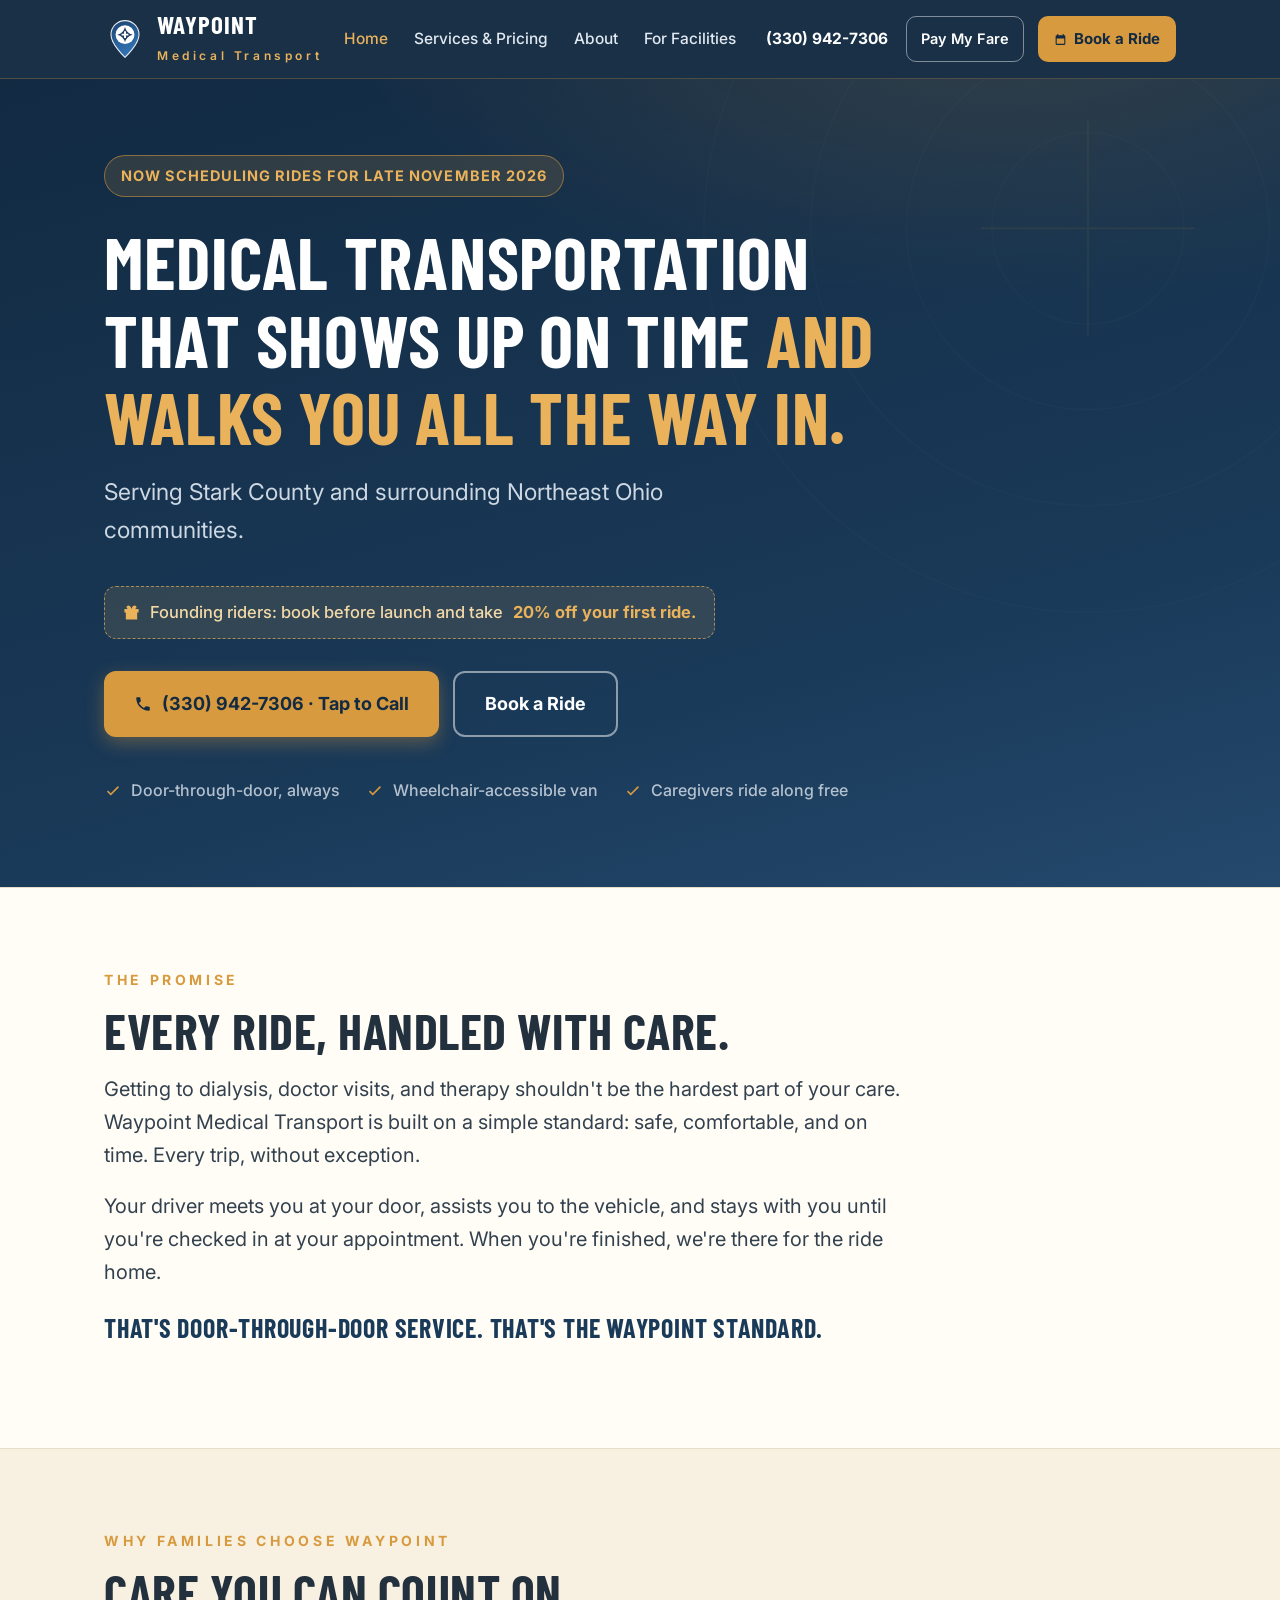
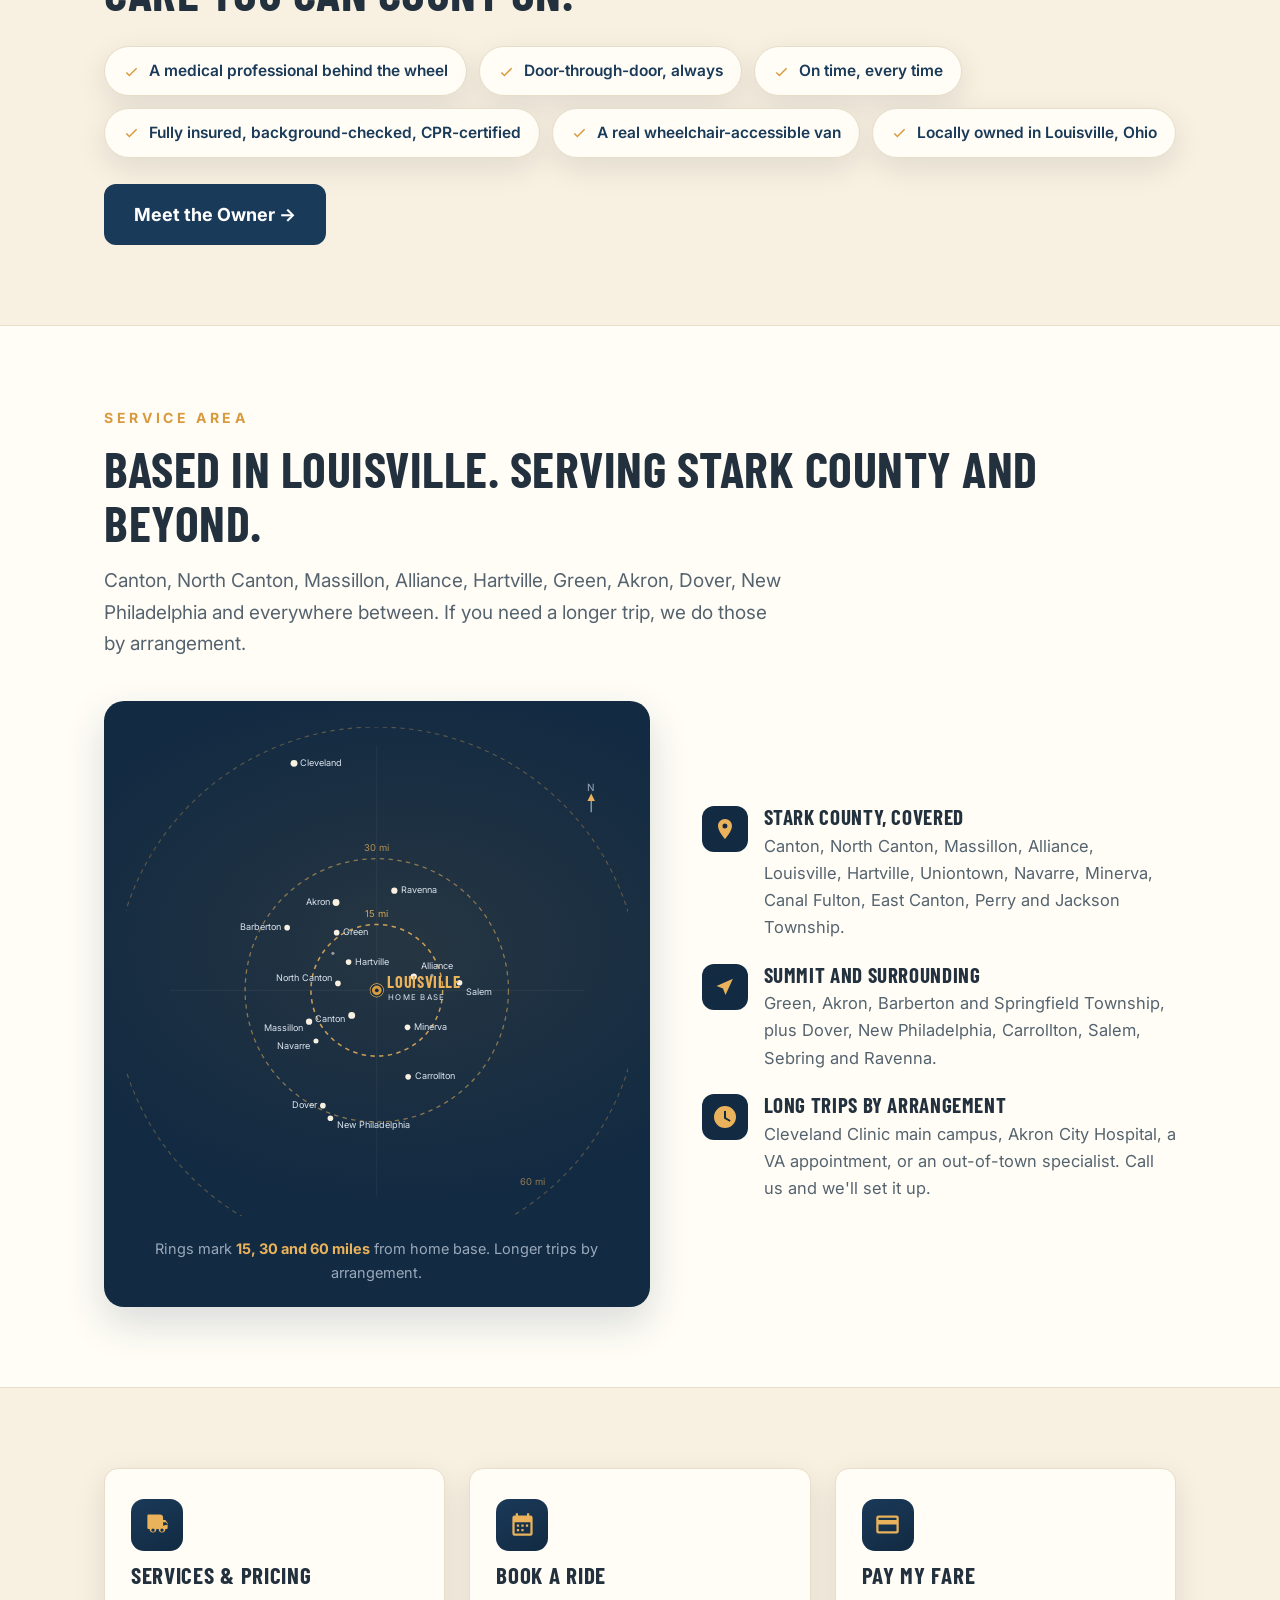
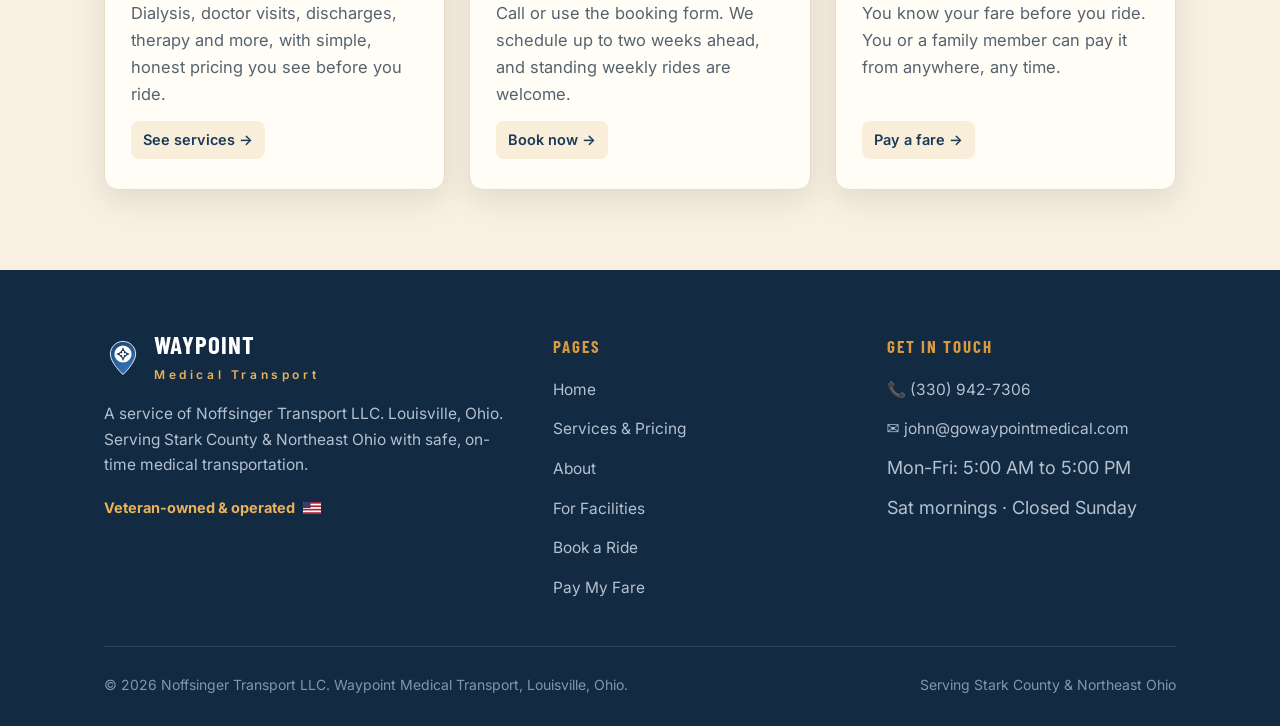
==== commit 52cb9ee9: "Official Waypoint logo: mark in headers/footers/favicon/share card/rate sheet, full logo hosted at /" ====
--- a/index.html
+++ b/index.html
@@ -28,6 +28,7 @@
   "telephone": "+13309427306",
   "email": "john@gowaypointmedical.com",
   "image": "https://gowaypointmedical.com/og-card.png",
+  "logo": "https://gowaypointmedical.com/logo.png",
   "description": "Non-emergency medical transportation serving Stark County and Northeast Ohio. Door-through-door rides to dialysis, doctor visits, therapy and more.",
   "address": {
     "@type": "PostalAddress",
@@ -40,7 +41,13 @@
   "priceRange": "$$"
 }
 </script>
-<!-- GA4: paste the gtag.js snippet here when John sends the G- measurement ID -->
+<script async src="https://www.googletagmanager.com/gtag/js?id=G-KY0B6SGPER"></script>
+<script>
+  window.dataLayer = window.dataLayer || [];
+  function gtag(){dataLayer.push(arguments);}
+  gtag('js', new Date());
+  gtag('config', 'G-KY0B6SGPER');
+</script>
 <link rel="stylesheet" href="css/styles.css">
 </head>
 <body>
@@ -49,10 +56,7 @@
   <div class="wrap nav">
     <a class="brand" href="index.html">
       <svg viewBox="0 0 48 48" fill="none" aria-hidden="true">
-        <path d="M24 3C15.2 3 8 10.2 8 19c0 11 16 26 16 26s16-15 16-26c0-8.8-7.2-16-16-16z" fill="#d89a3f"/>
-        <circle cx="24" cy="19" r="10.5" fill="#122a42"/>
-        <circle cx="24" cy="19" r="5" stroke="#e9b25b" stroke-width="2.5"/>
-        <circle cx="24" cy="19" r="1.7" fill="#e9b25b"/>
+        <defs><linearGradient id="wpg" x1="12" y1="4" x2="32" y2="44" gradientUnits="userSpaceOnUse"><stop stop-color="#1d4674"/><stop offset="1" stop-color="#3579bd"/></linearGradient></defs><path d="M24 3C15.2 3 8 10.2 8 19c0 11 16 26 16 26s16-15 16-26c0-8.8-7.2-16-16-16z" fill="url(#wpg)" stroke="rgba(255,255,255,0.9)" stroke-width="1.2"/><circle cx="24" cy="19" r="10.8" fill="#fff"/><path d="M24 10.2Q25.7 17.3 32.8 19Q25.7 20.7 24 27.8Q22.3 20.7 15.2 19Q22.3 17.3 24 10.2Z" fill="#1d3a5f"/><path d="M22.9 15.1h2.2v2.8h2.8v2.2h-2.8v2.8h-2.2v-2.8h-2.8v-2.2h2.8z" fill="#fff"/>
       </svg>
       <span>
         <span class="brand-name">Waypoint</span>
@@ -270,10 +274,7 @@
       <div>
         <div class="footer-brand">
           <svg viewBox="0 0 48 48" fill="none" aria-hidden="true">
-            <path d="M24 3C15.2 3 8 10.2 8 19c0 11 16 26 16 26s16-15 16-26c0-8.8-7.2-16-16-16z" fill="#d89a3f"/>
-            <circle cx="24" cy="19" r="10.5" fill="#122a42"/>
-            <circle cx="24" cy="19" r="5" stroke="#e9b25b" stroke-width="2.5"/>
-            <circle cx="24" cy="19" r="1.7" fill="#e9b25b"/>
+            <defs><linearGradient id="wpg" x1="12" y1="4" x2="32" y2="44" gradientUnits="userSpaceOnUse"><stop stop-color="#1d4674"/><stop offset="1" stop-color="#3579bd"/></linearGradient></defs><path d="M24 3C15.2 3 8 10.2 8 19c0 11 16 26 16 26s16-15 16-26c0-8.8-7.2-16-16-16z" fill="url(#wpg)" stroke="rgba(255,255,255,0.9)" stroke-width="1.2"/><circle cx="24" cy="19" r="10.8" fill="#fff"/><path d="M24 10.2Q25.7 17.3 32.8 19Q25.7 20.7 24 27.8Q22.3 20.7 15.2 19Q22.3 17.3 24 10.2Z" fill="#1d3a5f"/><path d="M22.9 15.1h2.2v2.8h2.8v2.2h-2.8v2.8h-2.2v-2.8h-2.8v-2.2h2.8z" fill="#fff"/>
           </svg>
           <span>
             <span class="brand-name">Waypoint</span>
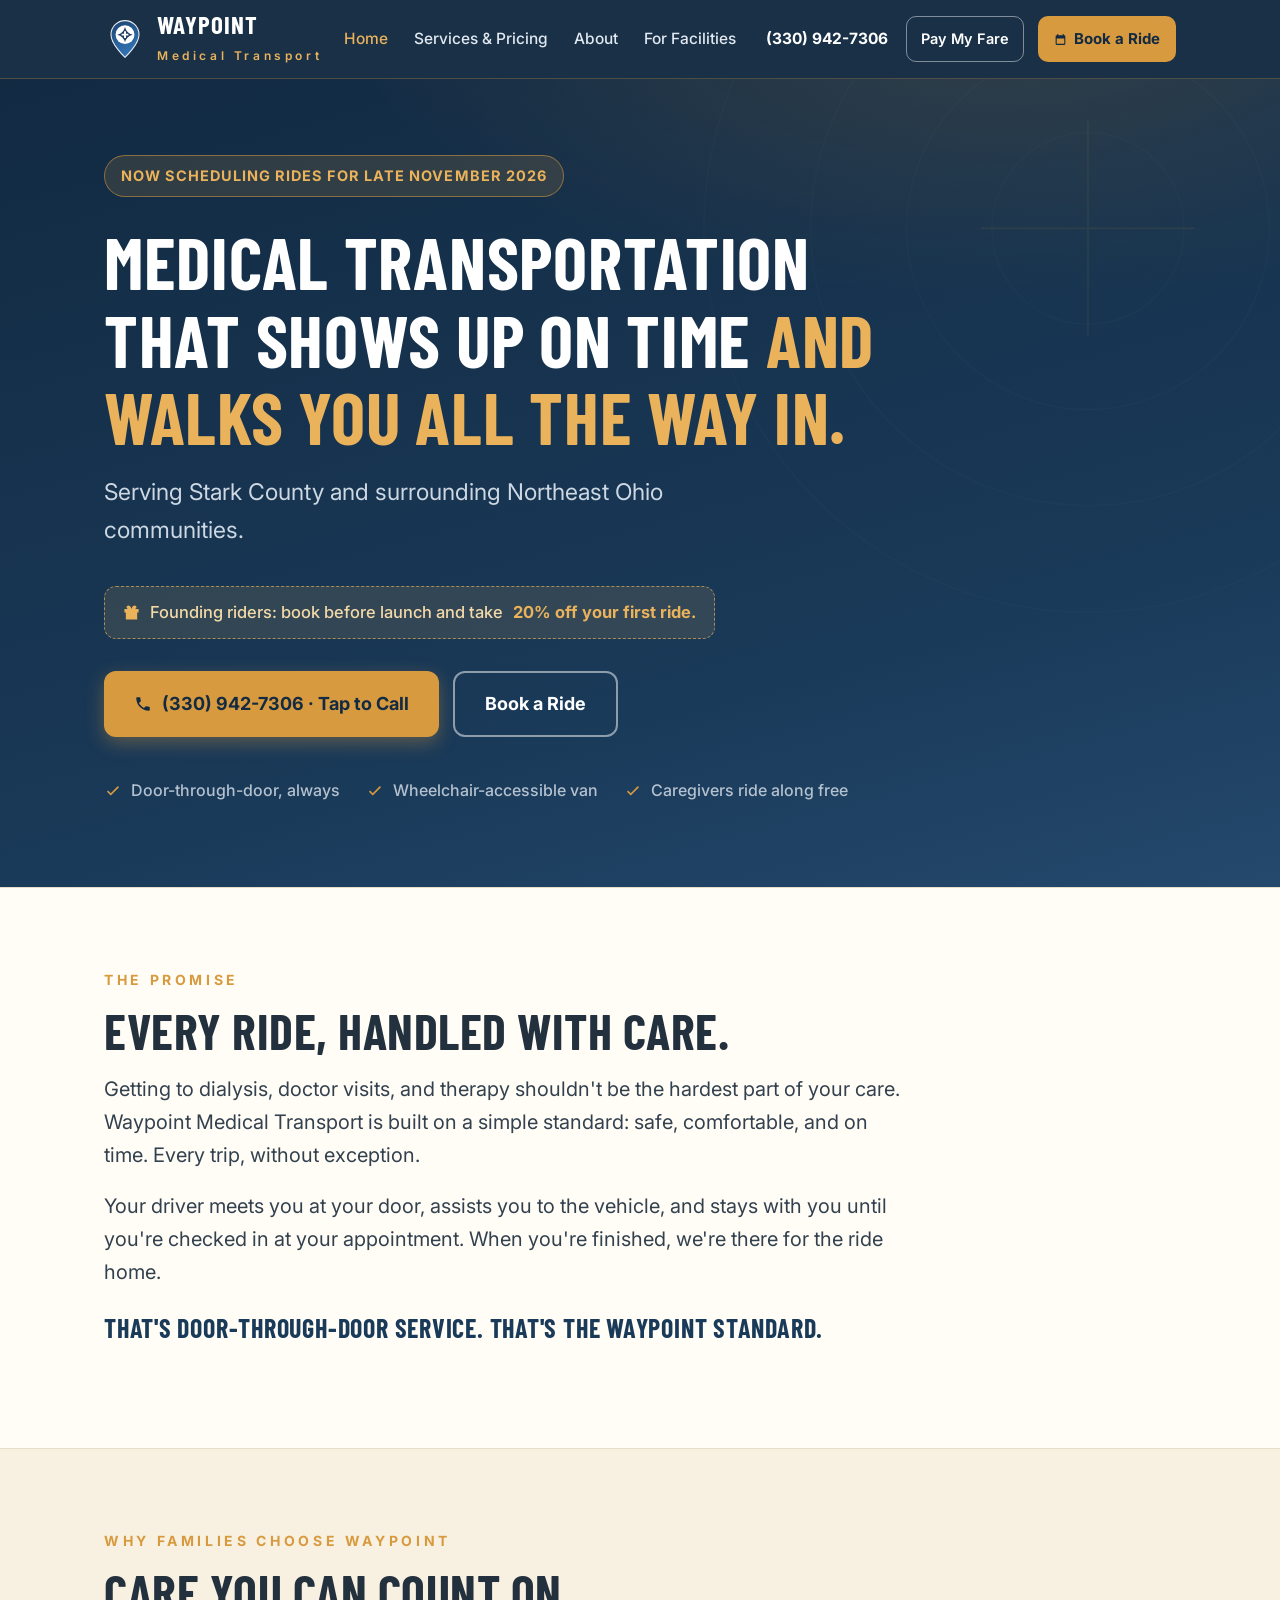
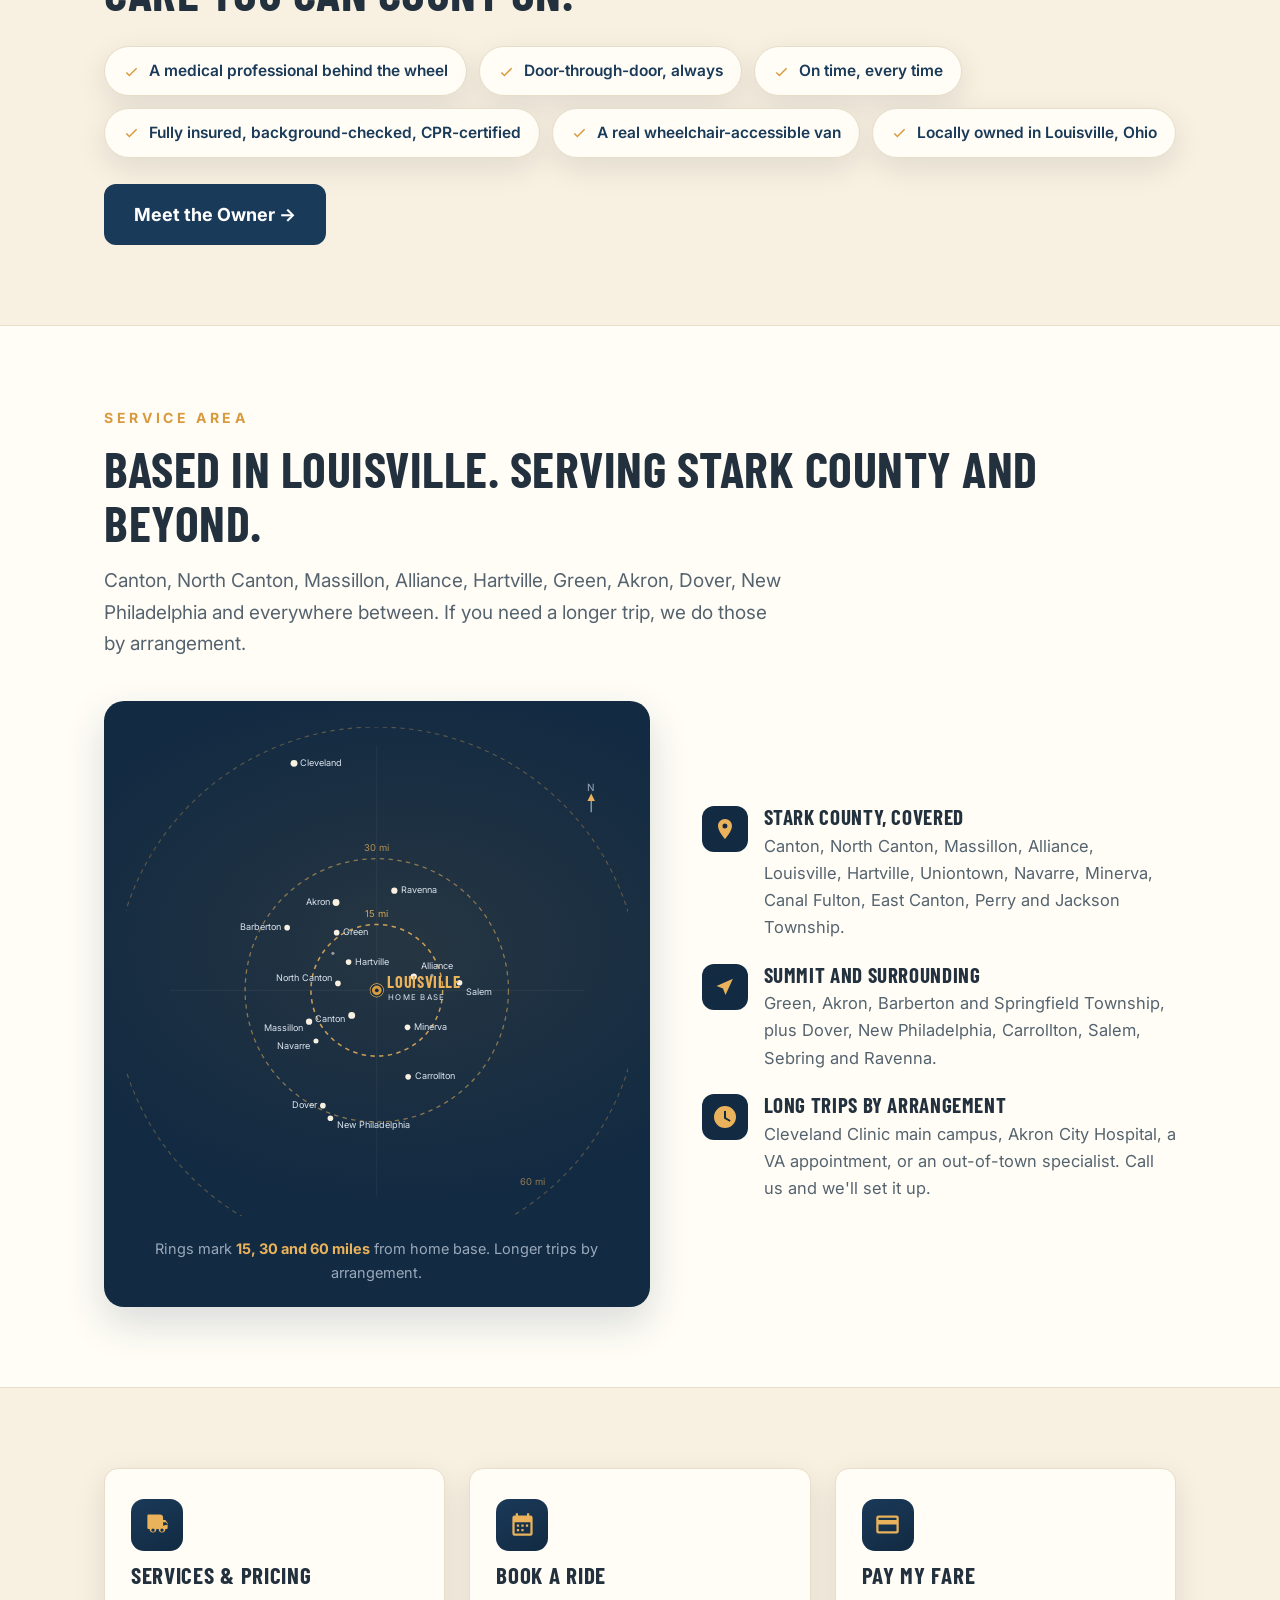
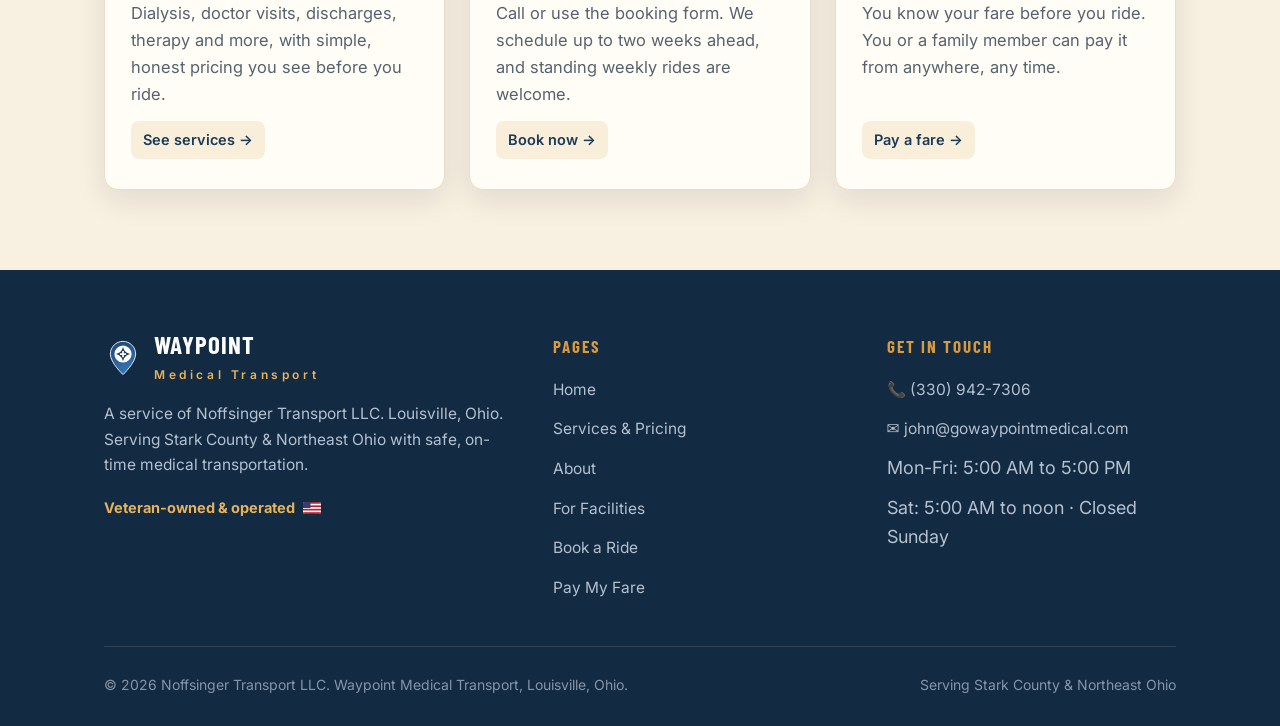
==== commit 28199cd9: "Saturday hours 5 AM to noon sitewide + hour-block booking (date picker + time blocks, Sunday closed)" ====
--- a/index.html
+++ b/index.html
@@ -301,7 +301,7 @@
           <li><a href="tel:+13309427306">&#128222; (330) 942-7306</a></li>
           <li><a href="mailto:john@gowaypointmedical.com">&#9993;&#65039; john@gowaypointmedical.com</a></li>
           <li>Mon-Fri: 5:00 AM to 5:00 PM</li>
-          <li>Sat mornings &middot; Closed Sunday</li>
+          <li>Sat: 5:00 AM to noon &middot; Closed Sunday</li>
         </ul>
       </div>
     </div>
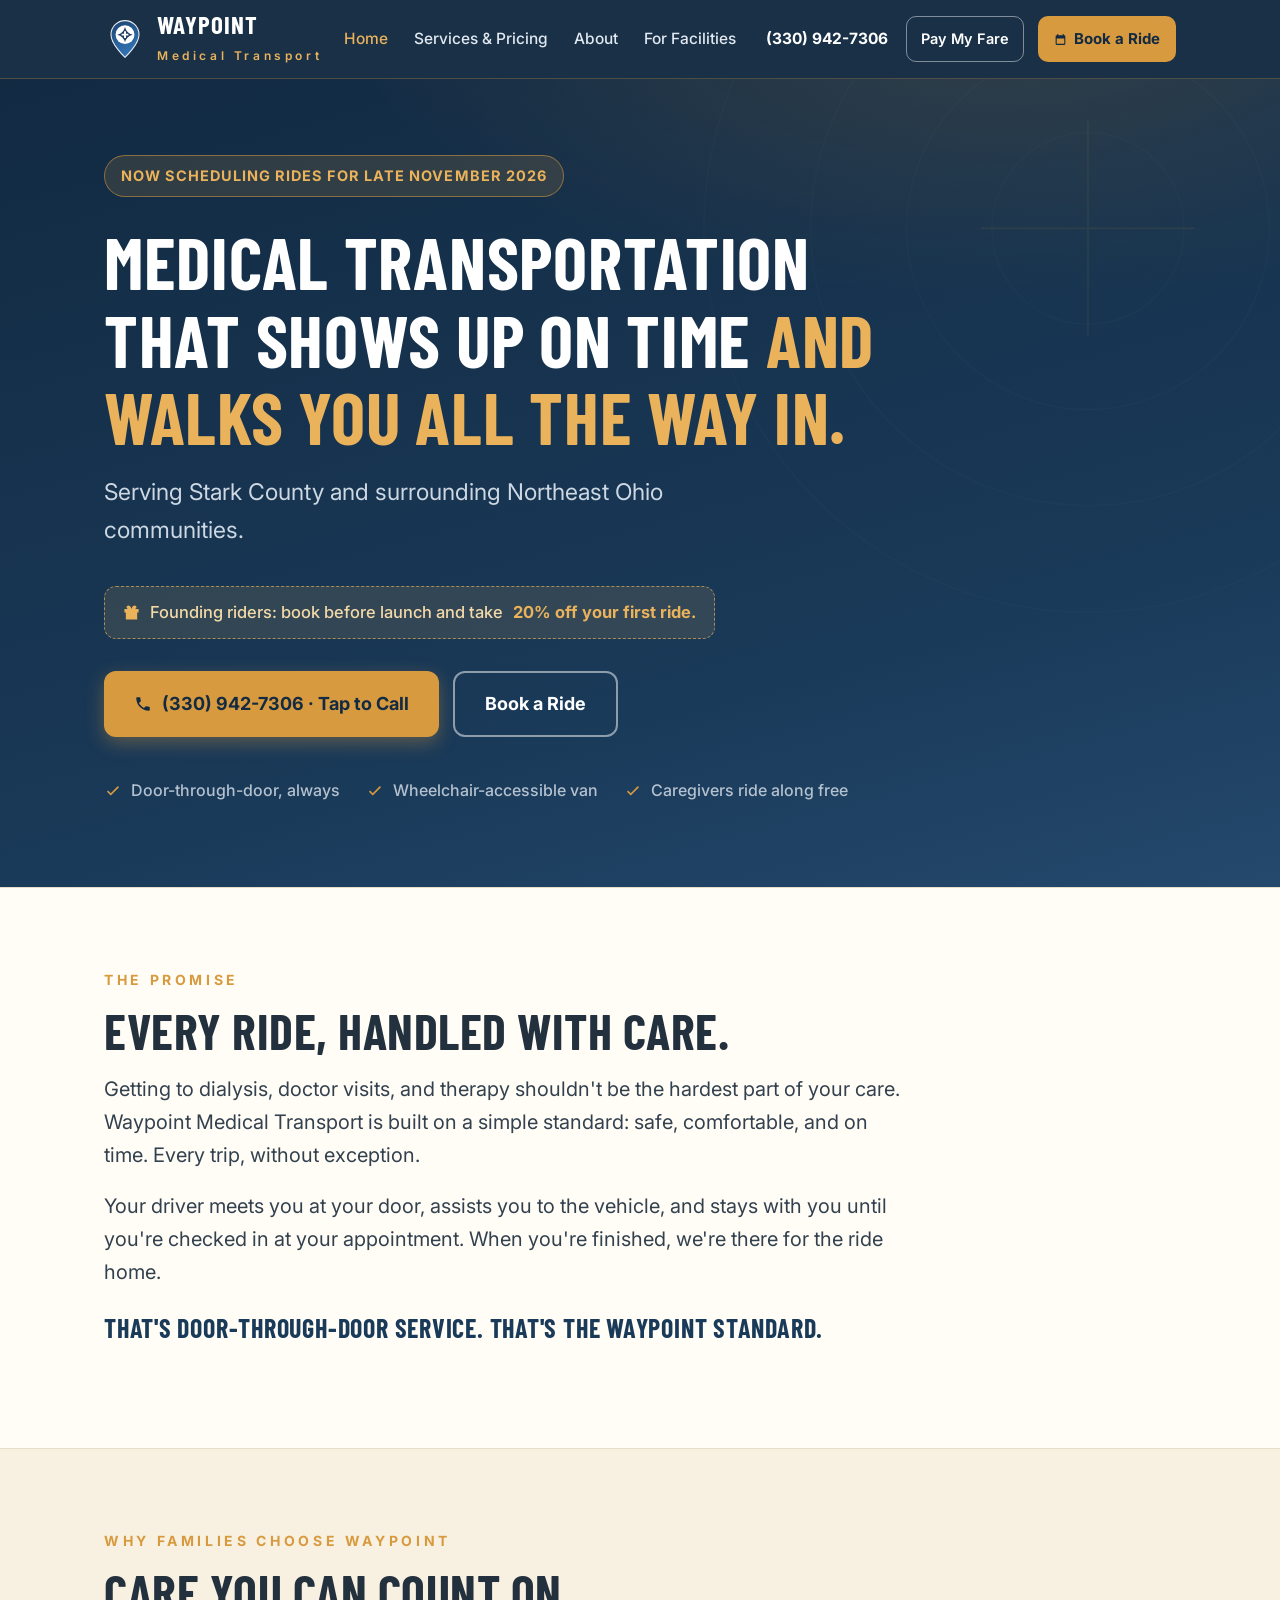
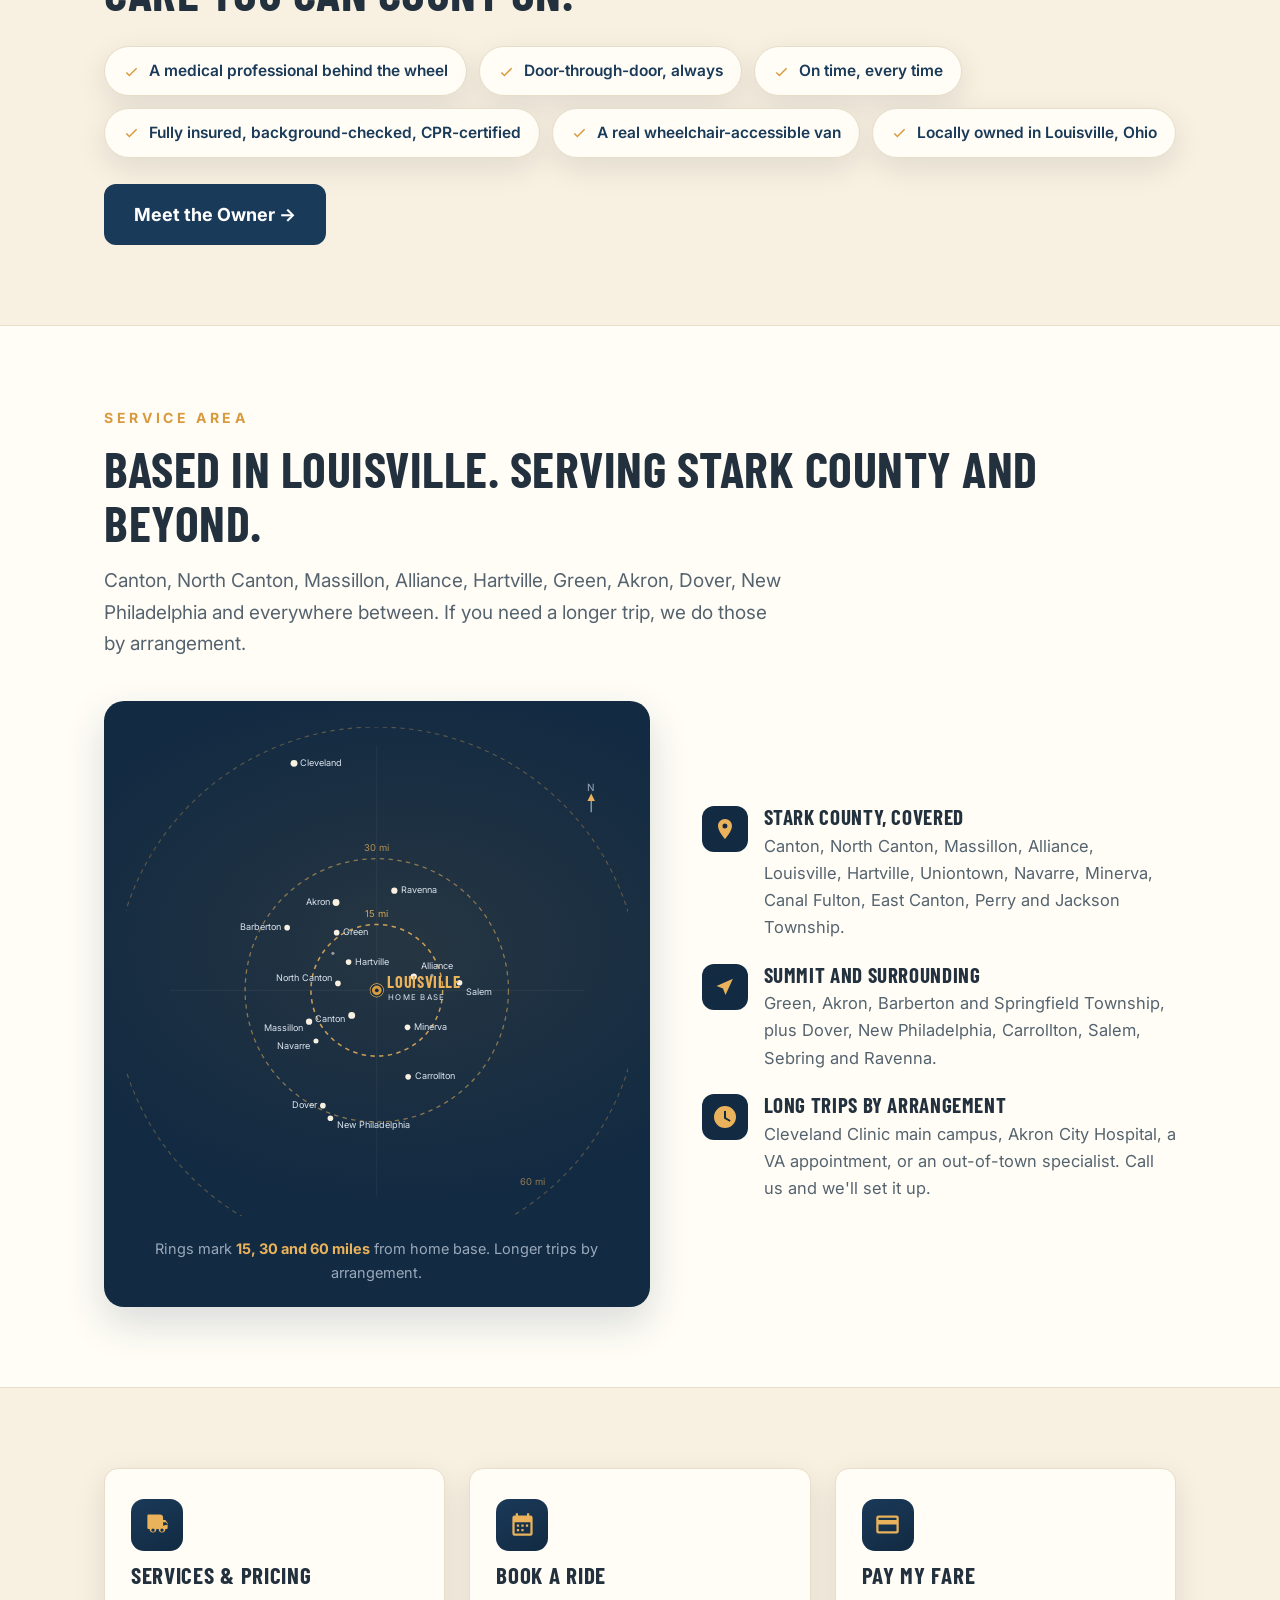
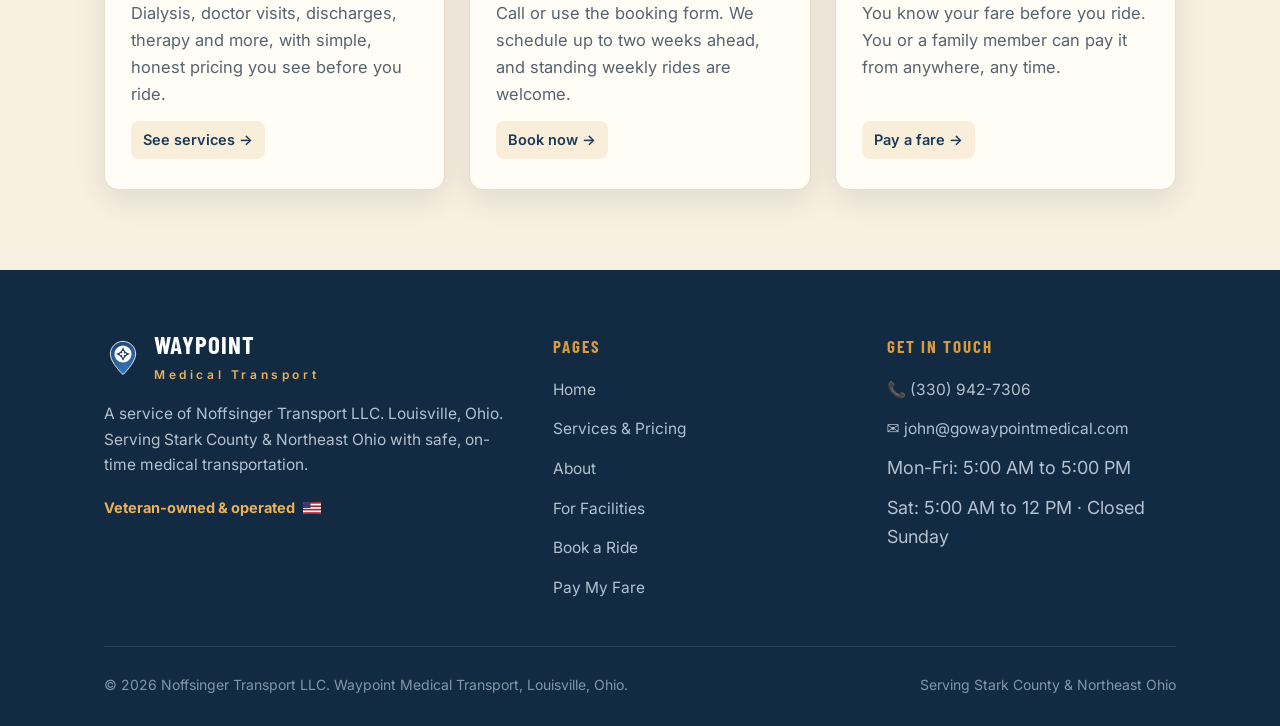
==== commit a880ecb6: "Square payment link live on Pay My Fare + Saturday wording 12 PM instead of noon Co-Authored-By: Cla" ====
--- a/index.html
+++ b/index.html
@@ -301,7 +301,7 @@
           <li><a href="tel:+13309427306">&#128222; (330) 942-7306</a></li>
           <li><a href="mailto:john@gowaypointmedical.com">&#9993;&#65039; john@gowaypointmedical.com</a></li>
           <li>Mon-Fri: 5:00 AM to 5:00 PM</li>
-          <li>Sat: 5:00 AM to noon &middot; Closed Sunday</li>
+          <li>Sat: 5:00 AM to 12 PM &middot; Closed Sunday</li>
         </ul>
       </div>
     </div>
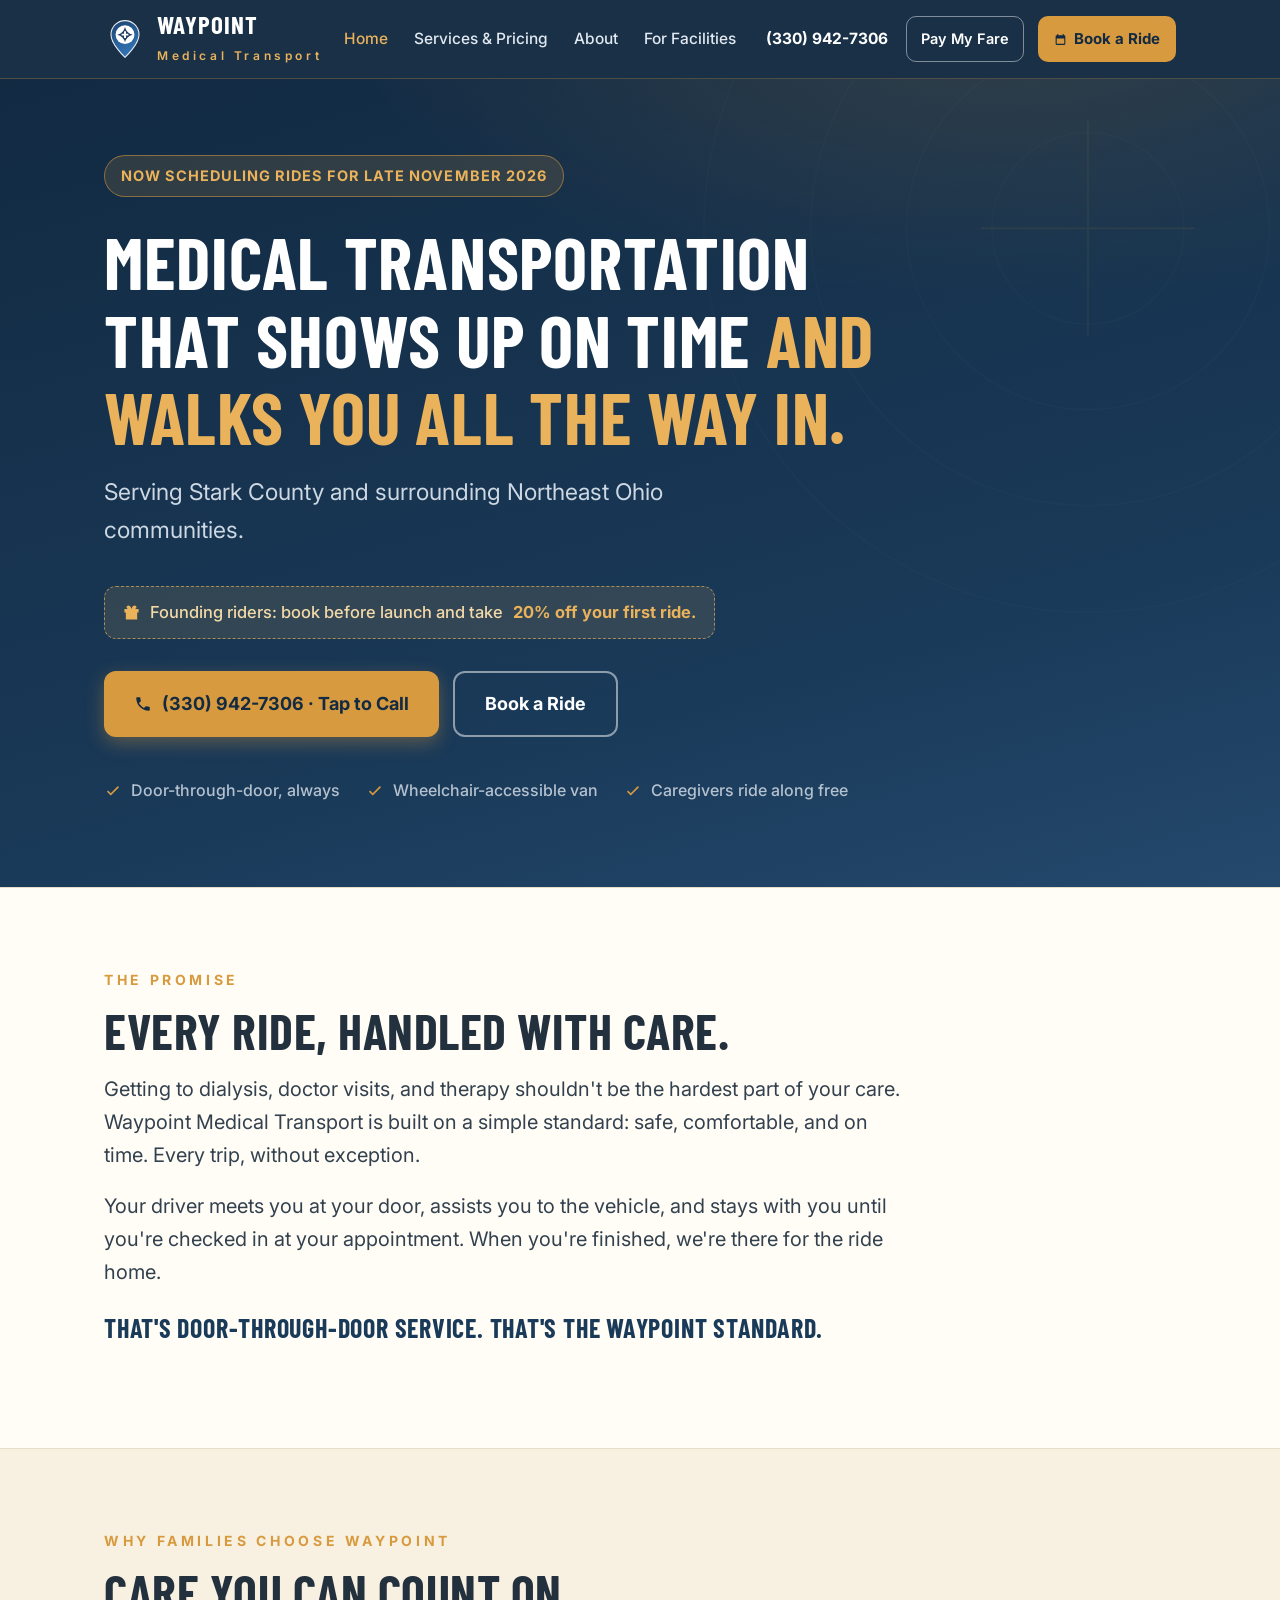
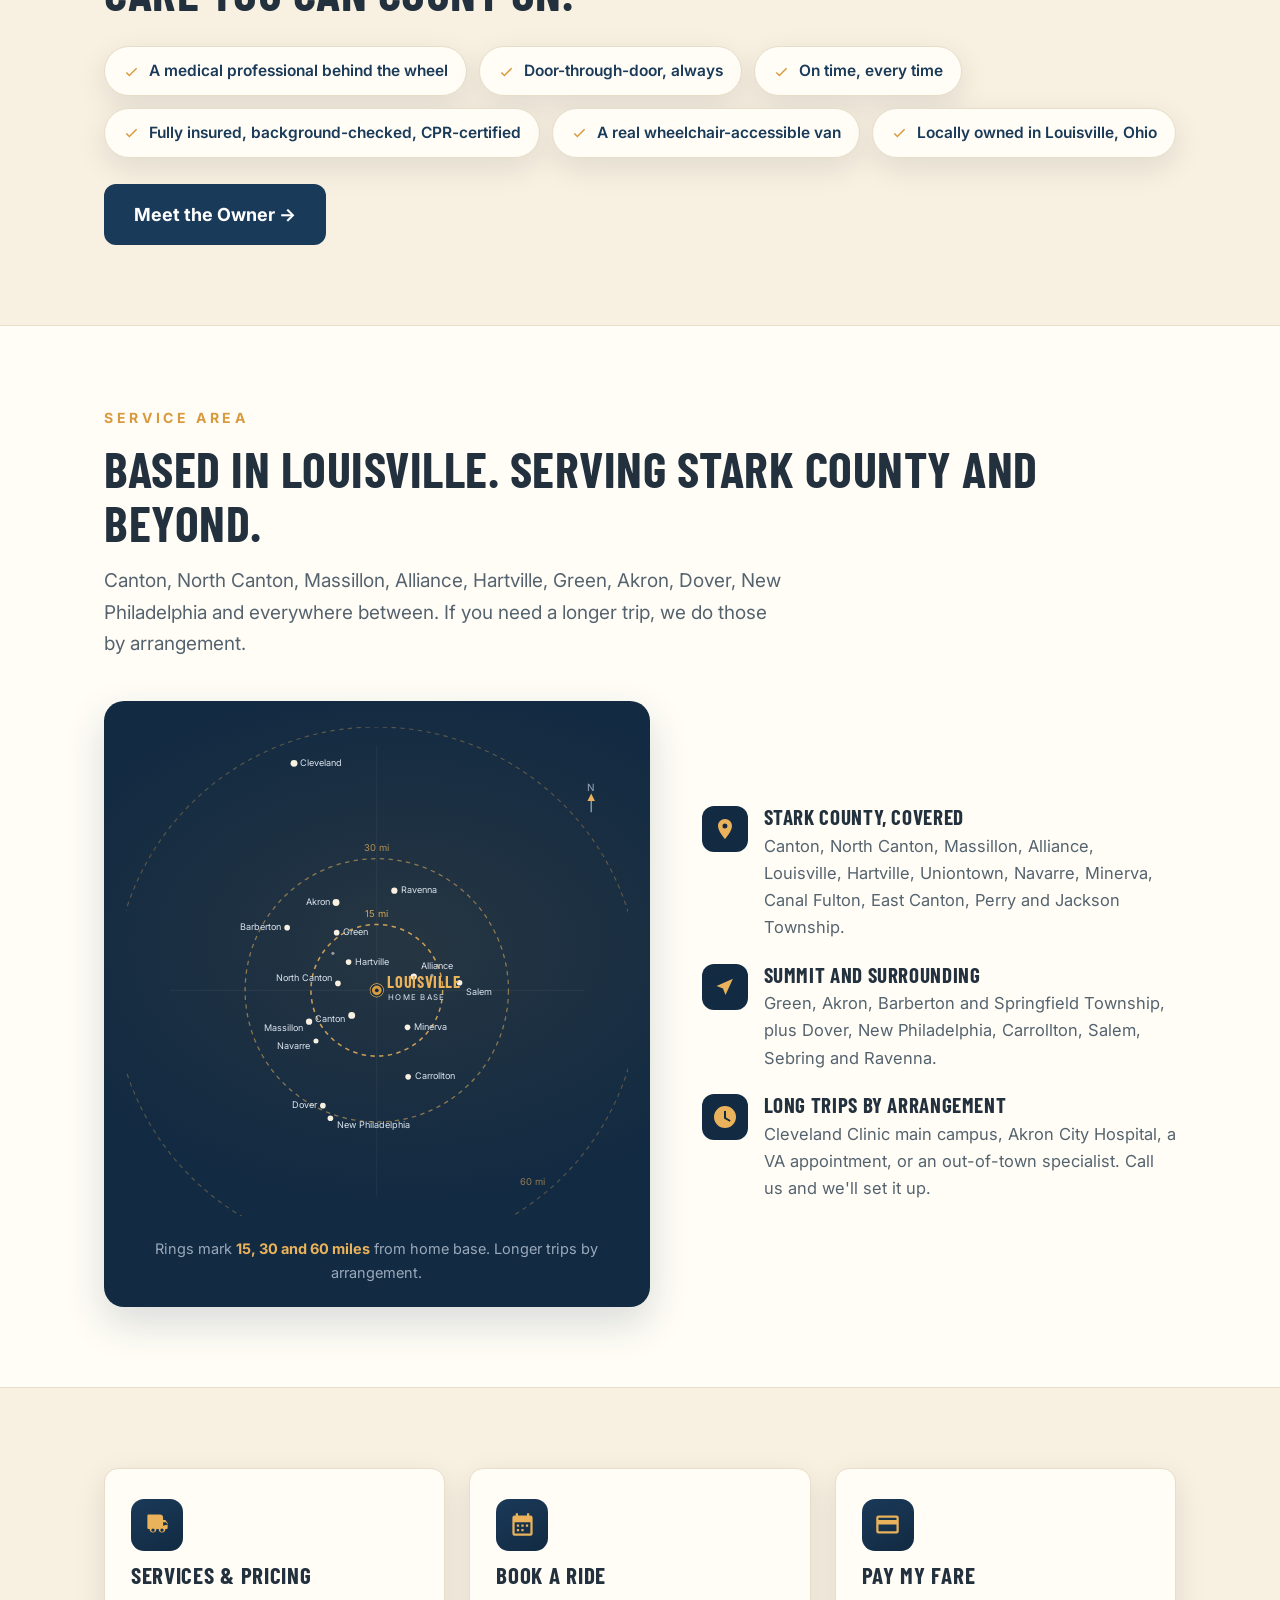
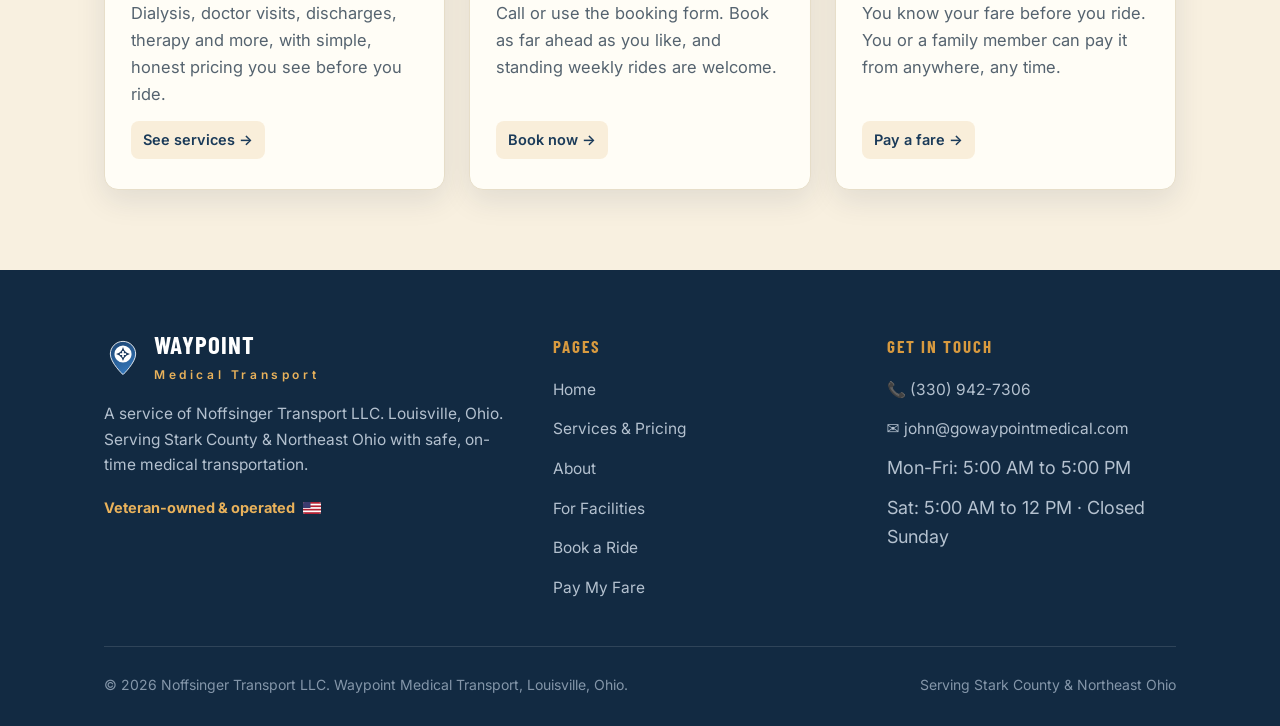
==== commit e1834303: "Remove 2-week booking window: book as far ahead as you like Co-Authored-By: Claude Fable 5 <noreply@" ====
--- a/index.html
+++ b/index.html
@@ -253,7 +253,7 @@
         <a class="card card-link" href="book.html">
           <span class="card-ico"><svg viewBox="0 0 24 24" fill="currentColor" aria-hidden="true"><path d="M19 4h-1V2h-2v2H8V2H6v2H5a2 2 0 0 0-2 2v14a2 2 0 0 0 2 2h14a2 2 0 0 0 2-2V6a2 2 0 0 0-2-2zm0 16H5V10h14zM9 14H7v-2h2zm4 0h-2v-2h2zm4 0h-2v-2h2zm-8 4H7v-2h2zm4 0h-2v-2h2z"/></svg></span>
           <h3>Book a Ride</h3>
-          <p>Call or use the booking form. We schedule up to two weeks ahead, and standing weekly rides are welcome.</p>
+          <p>Call or use the booking form. Book as far ahead as you like, and standing weekly rides are welcome.</p>
           <span class="card-note">Book now &rarr;</span>
         </a>
         <a class="card card-link" href="pay.html">
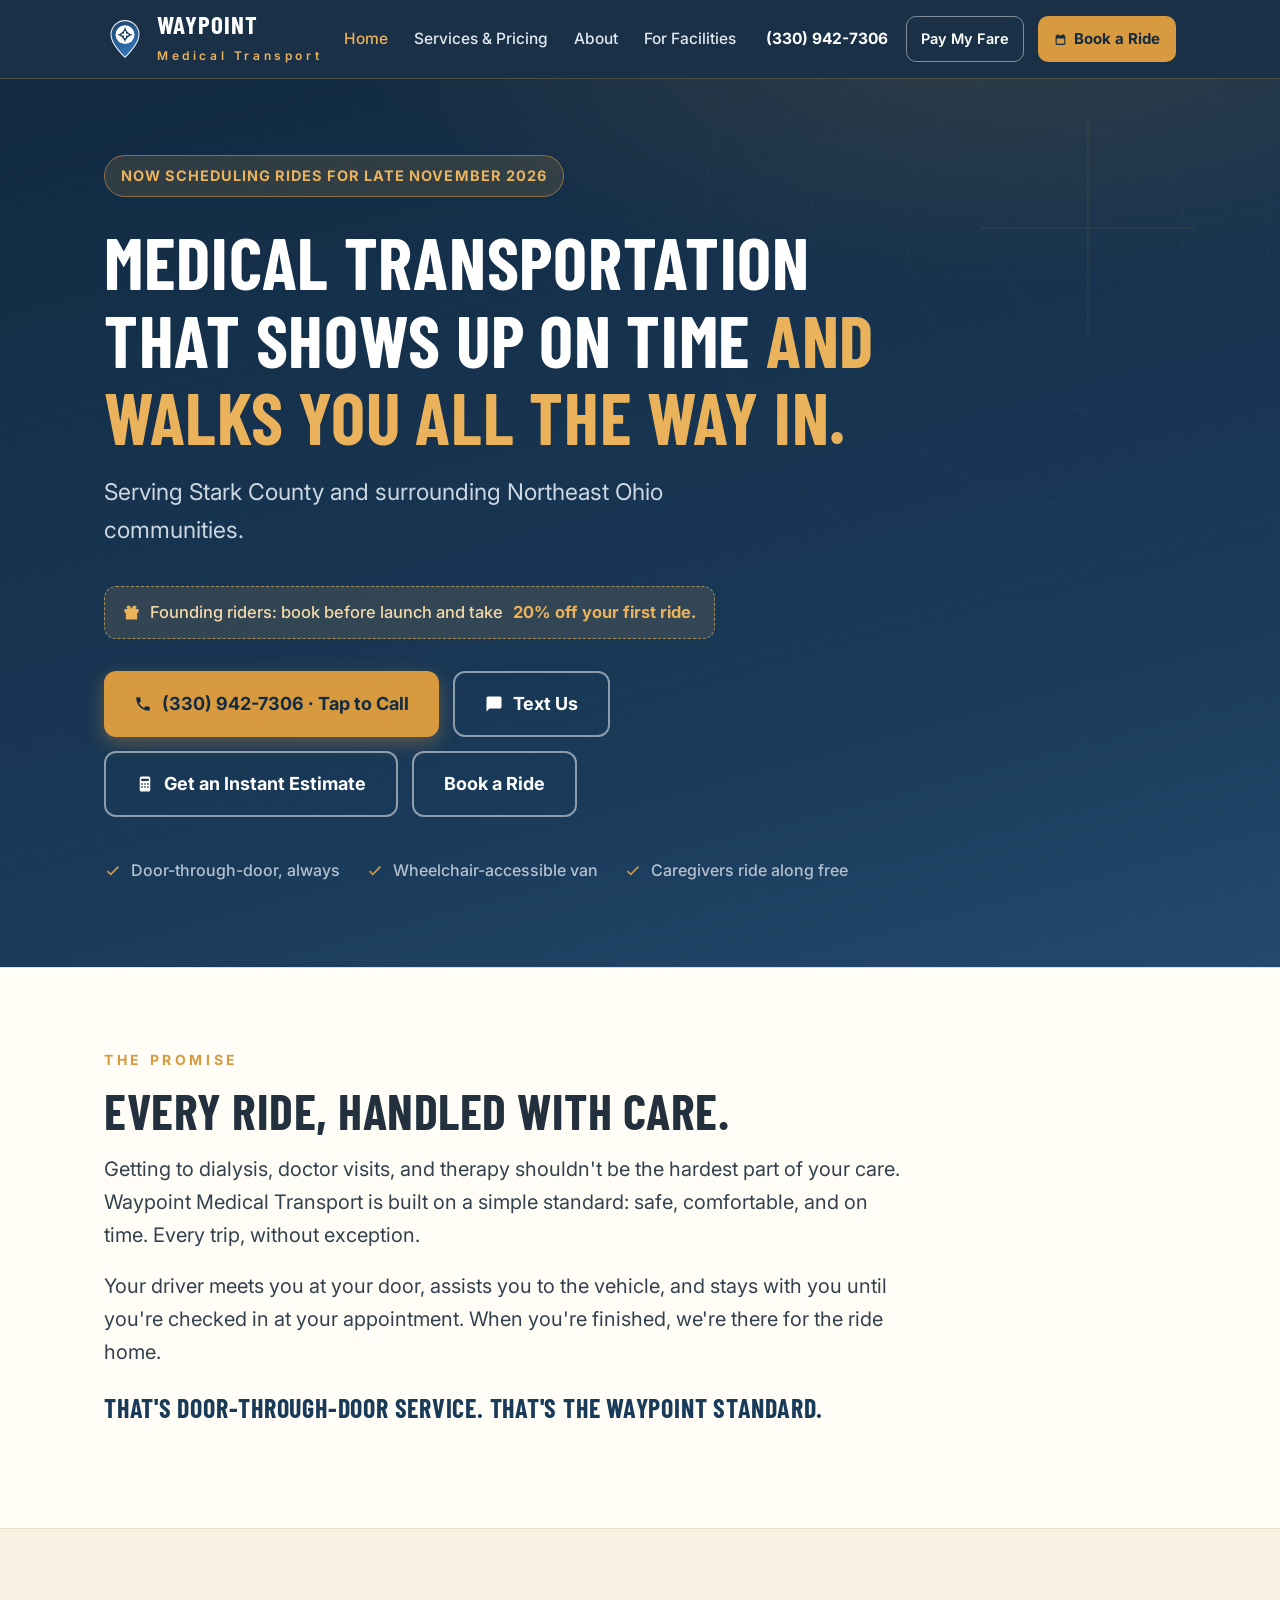
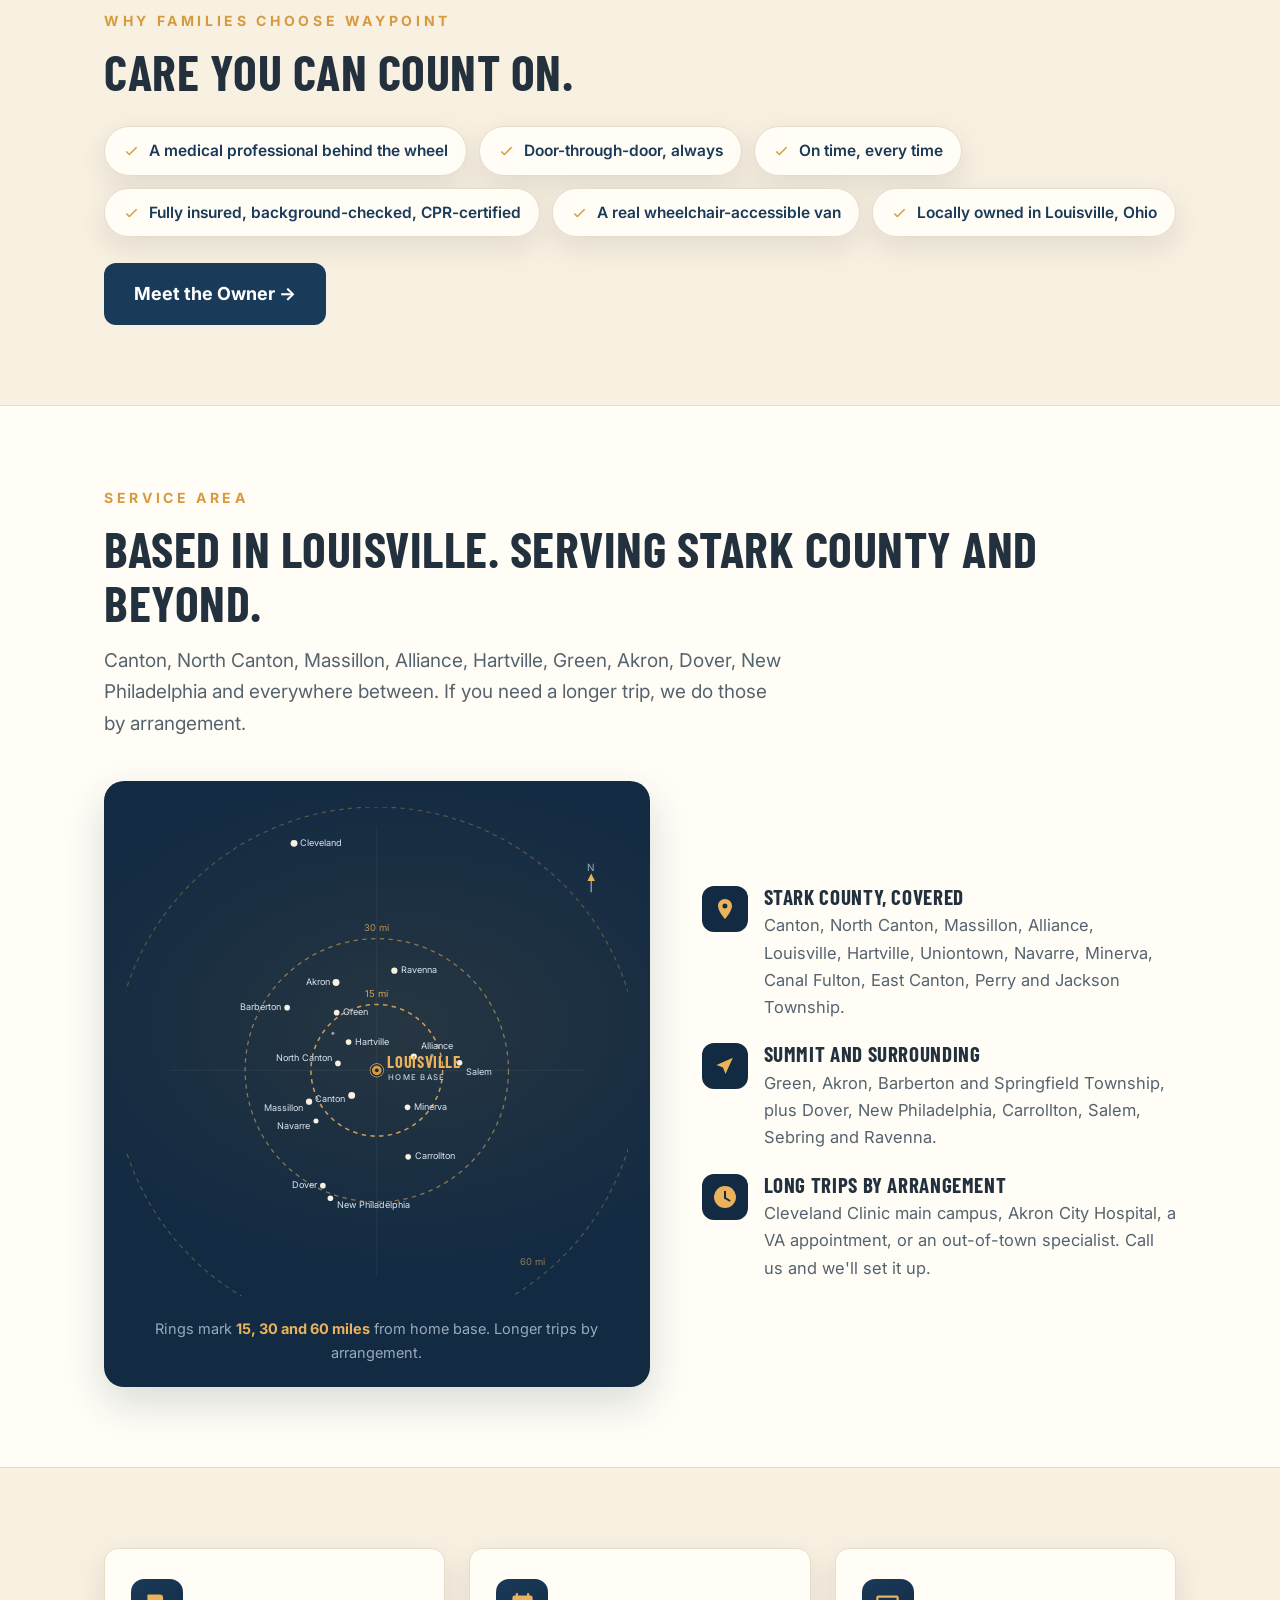
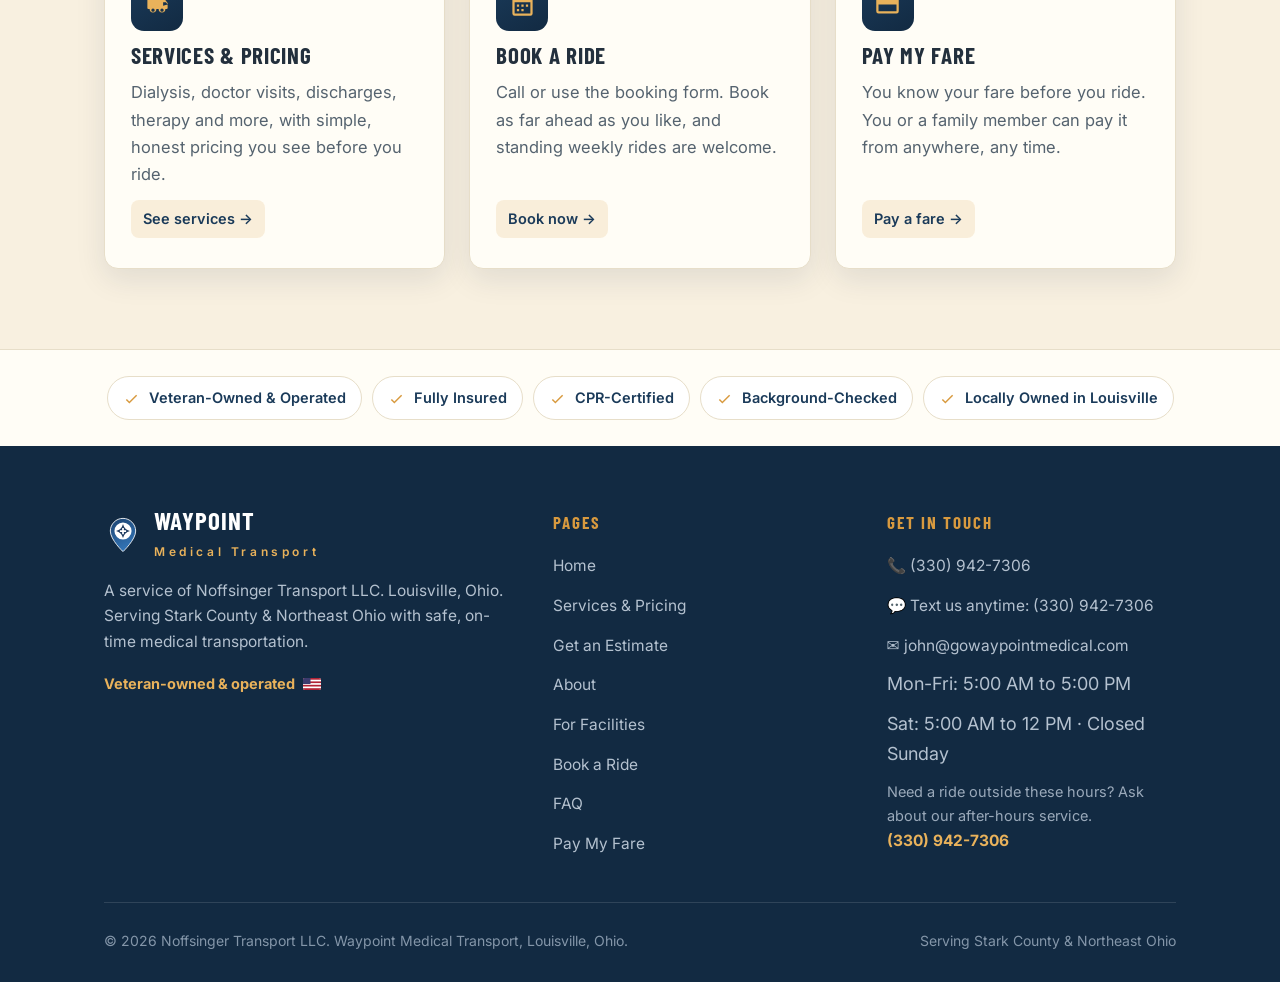
==== commit fe5c43bf: "Punch list V5: exact-time booking form, instant estimator, Tier 1 pricing, Tier 2 facility rate shee" ====
--- a/index.html
+++ b/index.html
@@ -34,9 +34,10 @@
     "@type": "PostalAddress",
     "addressLocality": "Louisville",
     "addressRegion": "OH",
+    "postalCode": "44641",
     "addressCountry": "US"
   },
-  "areaServed": ["Louisville OH", "Canton OH", "North Canton OH", "Massillon OH", "Alliance OH", "Hartville OH", "Stark County OH", "Green OH", "Akron OH"],
+  "areaServed": ["Stark County OH", "Summit County OH", "Portage County OH", "Mahoning County OH", "Columbiana County OH", "Carroll County OH", "Tuscarawas County OH", "Wayne County OH", "Louisville OH", "Canton OH", "North Canton OH", "Massillon OH", "Alliance OH", "Hartville OH", "Green OH", "Akron OH"],
   "openingHours": ["Mo-Fr 05:00-17:00", "Sa 05:00-12:00"],
   "priceRange": "$$"
 }
@@ -48,6 +49,7 @@
   gtag('js', new Date());
   gtag('config', 'G-KY0B6SGPER');
 </script>
+<script>(function(w,d,t,r,u){var f,n,i;w[u]=w[u]||[],f=function(){var o={ti:'343269439', enableAutoSpaTracking:true};o.q=w[u],w[u]=new UET(o),w[u].push('pageLoad')},n=d.createElement(t),n.src=r,n.async=1,n.onload=n.onreadystatechange=function(){var s=this.readyState;s&&s!=='loaded'&&s!=='complete'||(f(),n.onload=n.onreadystatechange=null)},i=d.getElementsByTagName(t)[0],i.parentNode.insertBefore(n,i)})(window,document,'script','https://bat.bing.com/bat.js','uetq');</script>
 <link rel="stylesheet" href="css/styles.css">
 </head>
 <body>
@@ -106,6 +108,14 @@
             <svg width="18" height="18" viewBox="0 0 24 24" fill="currentColor" aria-hidden="true"><path d="M6.6 10.8c1.4 2.8 3.8 5.1 6.6 6.6l2.2-2.2c.3-.3.7-.4 1-.2 1.1.4 2.3.6 3.6.6.6 0 1 .4 1 1V20c0 .6-.4 1-1 1C10.6 21 3 13.4 3 4c0-.6.4-1 1-1h3.5c.6 0 1 .4 1 1 0 1.2.2 2.4.6 3.6.1.3 0 .7-.2 1l-2.3 2.2z"/></svg>
             (330) 942-7306 &middot; Tap to Call
           </a>
+          <a class="btn btn-ghost" href="sms:+13309427306">
+            <svg width="18" height="18" viewBox="0 0 24 24" fill="currentColor" aria-hidden="true"><path d="M20 2H4a2 2 0 0 0-2 2v18l4-4h14a2 2 0 0 0 2-2V4a2 2 0 0 0-2-2z"/></svg>
+            Text Us
+          </a>
+          <a class="btn btn-ghost" href="estimate.html">
+            <svg width="18" height="18" viewBox="0 0 24 24" fill="currentColor" aria-hidden="true"><path d="M7 2h10a2 2 0 0 1 2 2v16a2 2 0 0 1-2 2H7a2 2 0 0 1-2-2V4a2 2 0 0 1 2-2zm0 3v3h10V5zm0 6v2h2v-2zm4 0v2h2v-2zm4 0v2h2v-2zm-8 4v2h2v-2zm4 0v2h2v-2zm4 0v2h2v-2z"/></svg>
+            Get an Instant Estimate
+          </a>
           <a class="btn btn-ghost" href="book.html">Book a Ride</a>
         </div>
         <ul class="hero-points">
@@ -268,6 +278,18 @@
 
 </main>
 
+<section class="trust-strip" aria-label="Why families trust Waypoint">
+  <div class="wrap">
+    <ul class="badge-row">
+      <li><svg viewBox="0 0 24 24" fill="currentColor" aria-hidden="true"><path d="M9 16.2l-3.5-3.5L4 14.2 9 19.2 20 8.2l-1.5-1.5z"/></svg>Veteran-Owned &amp; Operated</li>
+      <li><svg viewBox="0 0 24 24" fill="currentColor" aria-hidden="true"><path d="M9 16.2l-3.5-3.5L4 14.2 9 19.2 20 8.2l-1.5-1.5z"/></svg>Fully Insured</li>
+      <li><svg viewBox="0 0 24 24" fill="currentColor" aria-hidden="true"><path d="M9 16.2l-3.5-3.5L4 14.2 9 19.2 20 8.2l-1.5-1.5z"/></svg>CPR-Certified</li>
+      <li><svg viewBox="0 0 24 24" fill="currentColor" aria-hidden="true"><path d="M9 16.2l-3.5-3.5L4 14.2 9 19.2 20 8.2l-1.5-1.5z"/></svg>Background-Checked</li>
+      <li><svg viewBox="0 0 24 24" fill="currentColor" aria-hidden="true"><path d="M9 16.2l-3.5-3.5L4 14.2 9 19.2 20 8.2l-1.5-1.5z"/></svg>Locally Owned in Louisville</li>
+    </ul>
+  </div>
+</section>
+
 <footer class="site-footer">
   <div class="wrap">
     <div class="footer-grid">
@@ -289,9 +311,11 @@
         <ul>
           <li><a href="index.html">Home</a></li>
           <li><a href="services.html">Services &amp; Pricing</a></li>
+          <li><a href="estimate.html">Get an Estimate</a></li>
           <li><a href="about.html">About</a></li>
           <li><a href="facilities.html">For Facilities</a></li>
           <li><a href="book.html">Book a Ride</a></li>
+          <li><a href="book.html#faq">FAQ</a></li>
           <li><a href="pay.html">Pay My Fare</a></li>
         </ul>
       </div>
@@ -299,9 +323,11 @@
         <h4>Get in Touch</h4>
         <ul>
           <li><a href="tel:+13309427306">&#128222; (330) 942-7306</a></li>
+          <li><a href="sms:+13309427306">&#128172; Text us anytime: (330) 942-7306</a></li>
           <li><a href="mailto:john@gowaypointmedical.com">&#9993;&#65039; john@gowaypointmedical.com</a></li>
           <li>Mon-Fri: 5:00 AM to 5:00 PM</li>
           <li>Sat: 5:00 AM to 12 PM &middot; Closed Sunday</li>
+          <li class="after-hours">Need a ride outside these hours? Ask about our after-hours service. <a href="tel:+13309427306">(330) 942-7306</a></li>
         </ul>
       </div>
     </div>
@@ -315,7 +341,11 @@
 <div class="mobile-cta">
   <a class="m-call" href="tel:+13309427306">
     <svg width="17" height="17" viewBox="0 0 24 24" fill="currentColor" aria-hidden="true"><path d="M6.6 10.8c1.4 2.8 3.8 5.1 6.6 6.6l2.2-2.2c.3-.3.7-.4 1-.2 1.1.4 2.3.6 3.6.6.6 0 1 .4 1 1V20c0 .6-.4 1-1 1C10.6 21 3 13.4 3 4c0-.6.4-1 1-1h3.5c.6 0 1 .4 1 1 0 1.2.2 2.4.6 3.6.1.3 0 .7-.2 1l-2.3 2.2z"/></svg>
-    Call Now
+    Call
+  </a>
+  <a class="m-text" href="sms:+13309427306">
+    <svg width="17" height="17" viewBox="0 0 24 24" fill="currentColor" aria-hidden="true"><path d="M20 2H4a2 2 0 0 0-2 2v18l4-4h14a2 2 0 0 0 2-2V4a2 2 0 0 0-2-2z"/></svg>
+    Text
   </a>
   <a class="m-book" href="book.html">Book a Ride</a>
 </div>
--- a/css/styles.css
+++ b/css/styles.css
@@ -909,6 +909,270 @@
 .mobile-cta .m-call { background: var(--honey); color: var(--navy); }
 
 .mobile-cta .m-book { background: transparent; color: #fff; border: 1.5px solid rgba(255,255,255,0.5); }
+
+.mobile-cta .m-text { background: transparent; color: #fff; border: 1.5px solid rgba(255,255,255,0.5); }
+
+/* ---------- Trust strip (same row on every page, above the footer) ---------- */
+
+.trust-strip {
+  background: var(--paper);
+  border-top: 1px solid var(--line);
+  padding: 26px 0;
+}
+
+.trust-strip .badge-row { justify-content: center; gap: 10px; }
+
+.trust-strip .badge-row li { font-size: 14.5px; padding: 9px 15px; box-shadow: none; background: #fff; }
+
+/* ---------- After-hours line (wherever hours appear) ---------- */
+
+.after-hours { display: block; font-size: 15.5px; color: var(--ink-2); }
+
+.after-hours a { color: var(--navy-2); font-weight: 700; text-decoration: none; white-space: nowrap; }
+
+.hours-strip .after-hours { width: 100%; margin-top: 2px; color: #bcc9d6; }
+
+.hours-strip .after-hours a { color: var(--honey-bright); }
+
+.contact-card .after-hours { color: #bcc9d6; font-size: 15px; margin: -14px 0 22px; }
+
+.contact-card .after-hours a { color: var(--honey-bright); }
+
+.footer-grid .after-hours { font-size: 14.5px; color: #9aa9ba; margin-top: 2px; }
+
+.footer-grid .after-hours a { color: var(--honey-bright); }
+
+/* ---------- Booking form groups + new fields ---------- */
+
+.form-group { margin-top: 28px; padding-top: 22px; border-top: 1px solid var(--line); }
+
+.form-group.first { margin-top: 0; padding-top: 0; border-top: none; }
+
+.form-group h4 {
+  font-family: "Barlow Condensed", sans-serif;
+  text-transform: uppercase;
+  letter-spacing: 0.1em;
+  font-size: 20px;
+  color: var(--navy-2);
+  margin-bottom: 14px;
+}
+
+.field .opt { font-weight: 400; color: var(--ink-2); }
+
+.radio-list { display: grid; gap: 10px; }
+
+.radio-list label {
+  display: flex;
+  gap: 11px;
+  align-items: flex-start;
+  font-weight: 500;
+  font-size: 16px;
+  background: #fff;
+  border: 1.5px solid var(--line);
+  border-radius: 10px;
+  padding: 12px 14px;
+  cursor: pointer;
+}
+
+.radio-list input { width: 18px; height: 18px; margin-top: 3px; accent-color: var(--honey); flex: none; }
+
+.radio-list label:has(input:checked) { border-color: var(--honey); box-shadow: 0 0 0 3px rgba(216, 154, 63, 0.22); }
+
+.est-card {
+  display: none;
+  background: rgba(216, 154, 63, 0.13);
+  border: 1.5px dashed var(--honey);
+  border-radius: 12px;
+  padding: 16px 18px;
+  margin-bottom: 22px;
+}
+
+.est-card.show { display: block; }
+
+.est-card .est-amt {
+  font-family: "Barlow Condensed", sans-serif;
+  font-size: 36px;
+  font-weight: 700;
+  color: var(--navy-2);
+  line-height: 1;
+}
+
+.est-card p { font-size: 15px; color: var(--ink-2); margin-top: 6px; }
+
+.est-card a { color: var(--navy-2); font-weight: 600; }
+
+.est-link {
+  display: inline-flex;
+  align-items: center;
+  gap: 8px;
+  color: var(--navy-2);
+  font-weight: 700;
+  text-decoration: none;
+  border-bottom: 2px solid var(--honey);
+  padding-bottom: 1px;
+}
+
+.est-link:hover { color: var(--honey); }
+
+/* ---------- Pay now to lock in (shows after the form is sent) ---------- */
+
+.pay-lock {
+  display: none;
+  background: var(--navy);
+  color: #fff;
+  border-radius: 16px;
+  padding: 26px 28px;
+  margin-bottom: 28px;
+  box-shadow: var(--shadow-lift);
+}
+
+.pay-lock.show { display: block; }
+
+.pay-lock h3 { font-size: 26px; letter-spacing: 0.03em; margin-bottom: 6px; }
+
+.pay-lock .amt {
+  font-family: "Barlow Condensed", sans-serif;
+  font-size: 48px;
+  font-weight: 700;
+  color: var(--honey-bright);
+  line-height: 1;
+}
+
+.pay-lock p { color: #bcc9d6; font-size: 16px; margin-top: 10px; max-width: 660px; }
+
+.pay-lock .pay-actions { display: flex; flex-wrap: wrap; gap: 12px; margin-top: 18px; }
+
+.btn-copy { background: transparent; color: #fff; border: 2px solid rgba(255, 255, 255, 0.5); }
+
+.btn-copy:hover { border-color: #fff; }
+
+/* ---------- Fare estimator ---------- */
+
+.est-grid { display: grid; grid-template-columns: 1.1fr 0.9fr; gap: 40px; align-items: start; }
+
+.est-panel {
+  background: var(--paper);
+  border: 1px solid var(--line);
+  border-radius: 20px;
+  padding: 34px 30px;
+  box-shadow: var(--shadow);
+}
+
+.est-q { margin-bottom: 26px; }
+
+.est-q .q { display: block; font-weight: 700; font-size: 17px; margin-bottom: 10px; }
+
+.choice-row { display: grid; grid-template-columns: 1fr 1fr; gap: 12px; }
+
+.choice {
+  display: flex;
+  align-items: center;
+  gap: 11px;
+  background: #fff;
+  border: 1.5px solid var(--line);
+  border-radius: 12px;
+  padding: 14px 16px;
+  cursor: pointer;
+  font-weight: 600;
+  font-size: 16.5px;
+}
+
+.choice input { accent-color: var(--honey); width: 18px; height: 18px; flex: none; }
+
+.choice small { display: block; font-weight: 400; color: var(--ink-2); font-size: 14px; }
+
+.choice:has(input:checked) { border-color: var(--honey); background: rgba(216, 154, 63, 0.10); box-shadow: 0 0 0 3px rgba(216, 154, 63, 0.22); }
+
+.miles-row { display: flex; gap: 14px; align-items: center; flex-wrap: wrap; }
+
+.miles-row input {
+  width: 150px;
+  padding: 13px 15px;
+  font-size: 22px;
+  font-weight: 700;
+  font-family: inherit;
+  border: 1.5px solid var(--line);
+  border-radius: 10px;
+  background: #fff;
+  color: var(--ink);
+}
+
+.miles-row input:focus { outline: none; border-color: var(--honey); box-shadow: 0 0 0 3px rgba(216, 154, 63, 0.22); }
+
+.maps-link { font-size: 15px; color: var(--navy-2); font-weight: 600; }
+
+.check-list { display: grid; gap: 10px; }
+
+.check-list label {
+  display: flex;
+  align-items: flex-start;
+  gap: 11px;
+  background: #fff;
+  border: 1.5px solid var(--line);
+  border-radius: 10px;
+  padding: 12px 14px;
+  cursor: pointer;
+  font-size: 15.5px;
+  font-weight: 500;
+}
+
+.check-list input { accent-color: var(--honey); width: 18px; height: 18px; margin-top: 3px; flex: none; }
+
+.check-list .tag { color: var(--navy-2); font-weight: 700; margin-left: auto; white-space: nowrap; }
+
+.check-list label:has(input:checked) { border-color: var(--honey); background: rgba(216, 154, 63, 0.08); }
+
+.check-note { font-size: 14.5px; color: var(--ink-2); margin-top: 12px; }
+
+.est-out {
+  position: sticky;
+  top: 96px;
+  background: var(--navy);
+  color: #fff;
+  border-radius: 20px;
+  padding: 32px 30px;
+  box-shadow: var(--shadow-lift);
+}
+
+.est-out .kicker { color: var(--honey-bright); }
+
+.est-total {
+  font-family: "Barlow Condensed", sans-serif;
+  font-size: clamp(54px, 7vw, 76px);
+  font-weight: 700;
+  color: var(--honey-bright);
+  line-height: 1;
+}
+
+.est-perleg { color: #cdd8e3; font-size: 17px; margin-top: 6px; min-height: 1.4em; }
+
+.est-lines { list-style: none; margin-top: 20px; border-top: 1px solid rgba(255, 255, 255, 0.15); }
+
+.est-lines li {
+  display: flex;
+  justify-content: space-between;
+  gap: 14px;
+  padding: 9px 0;
+  border-bottom: 1px solid rgba(255, 255, 255, 0.10);
+  font-size: 15.5px;
+  color: #dbe4ee;
+}
+
+.est-lines li span:last-child { font-weight: 700; color: #fff; white-space: nowrap; }
+
+.est-lines li.disc span:last-child { color: var(--honey-bright); }
+
+.est-lines li.note { color: #9aa9ba; font-size: 14px; }
+
+.est-free { display: flex; gap: 9px; align-items: center; color: #dbe4ee; font-size: 15.5px; margin-top: 16px; font-weight: 600; }
+
+.est-free svg { width: 18px; height: 18px; color: var(--honey); flex: none; }
+
+.est-disclaimer { font-size: 14.5px; color: #9aa9ba; margin-top: 12px; }
+
+.est-out .btn { width: 100%; margin-top: 20px; }
+
+.est-empty { color: #bcc9d6; font-size: 16.5px; }
 
 /* ---------- Footer ---------- */
 
@@ -991,6 +1255,8 @@
   .map-grid, .about-grid, .contact-grid { grid-template-columns: 1fr; }
   .footer-grid { grid-template-columns: 1fr 1fr; }
   .ride-list { grid-template-columns: 1fr; }
+  .est-grid { grid-template-columns: 1fr; }
+  .est-out { position: static; }
 }
 
 @media (max-width: 820px) {
@@ -1015,4 +1281,8 @@
   .btn-book { padding: 9px 12px; font-size: 14px; }
   .map-figure { padding: 18px 12px 12px; }
   .promise { font-size: 18px; }
-}
+  .choice-row { grid-template-columns: 1fr; }
+  .mobile-cta a { font-size: 15px; padding: 12px 6px; gap: 6px; }
+  .est-panel, .est-out { padding: 26px 20px; }
+  .pay-lock { padding: 22px 20px; }
+}
